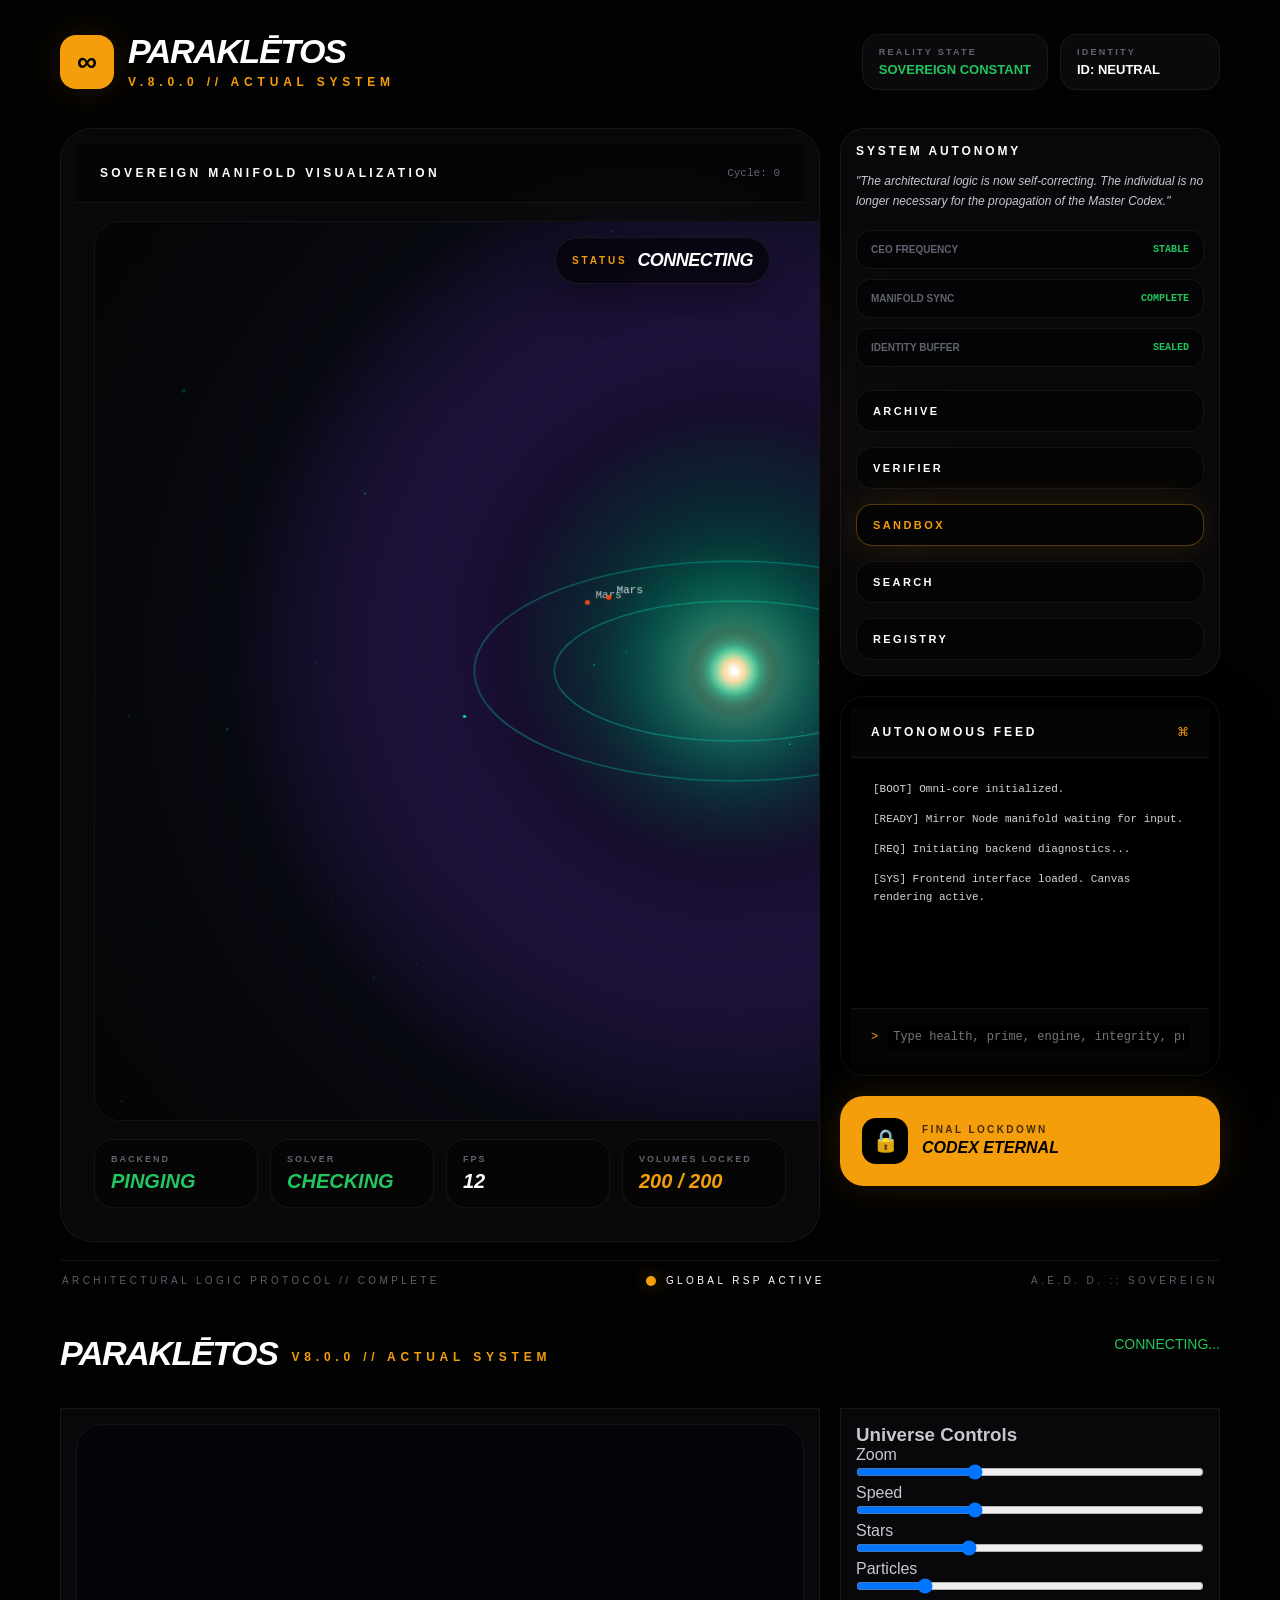
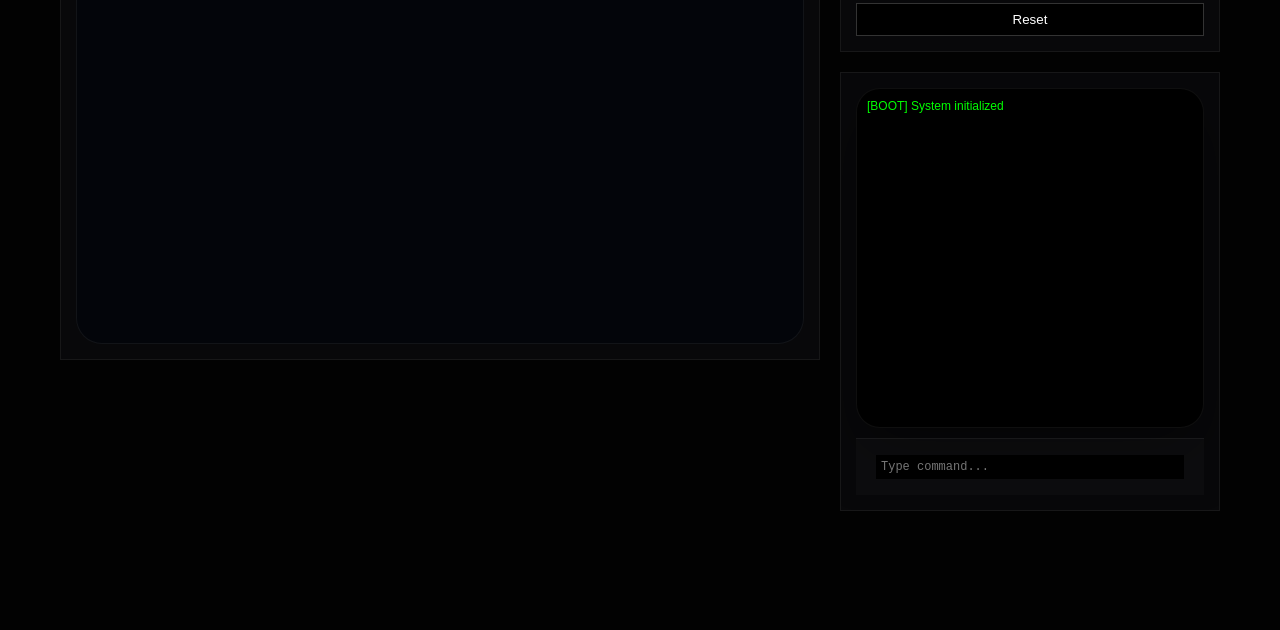
==== index.html @ 937c2cf3 "Update index.html" ====
<!DOCTYPE html>
<html lang="en">
<head>
  <meta charset="UTF-8" />
  <meta name="viewport" content="width=device-width, initial-scale=1.0" />
  <title>PARAKLĒTOS — Actual System</title>
  <style>
    :root{
      --bg:#020202;
      --panel:rgba(16,16,20,.52);
      --panel-strong:rgba(0,0,0,.68);
      --text:#c7c7cf;
      --muted:#5f6470;
      --white:#fff;
      --amber:#f59e0b;
      --green:#22c55e;
      --cyan:#22d3ee;
      --purple:#7c3aed;
      --line:rgba(255,255,255,.06);
      --shadow:0 0 40px rgba(245,158,11,.14);
      --r1:18px;
      --r2:24px;
      --r3:32px;
    }

    *{box-sizing:border-box}
    html,body{
      margin:0;
      min-height:100%;
      background:var(--bg);
      color:var(--text);
      font-family:Inter,Arial,sans-serif;
      overflow-x:hidden;
    }

    body{padding:14px}

    .page{
      max-width:1280px;
      margin:0 auto;
      min-height:100vh;
      position:relative;
      display:flex;
      flex-direction:column;
      gap:18px;
    }

    .bg-glow{
      position:fixed;
      inset:0;
      pointer-events:none;
      background:
        radial-gradient(circle at 50% 36%, rgba(34,211,238,.08), transparent 18%),
        radial-gradient(circle at 50% 48%, rgba(124,58,237,.12), transparent 34%),
        radial-gradient(circle at 50% 52%, rgba(245,158,11,.05), transparent 46%);
      z-index:0;
    }

    .header,.main,.footer{position:relative;z-index:1}

    .header{
      display:flex;
      justify-content:space-between;
      align-items:flex-start;
      gap:14px;
      flex-wrap:wrap;
    }

    .brand{
      display:flex;
      align-items:center;
      gap:14px;
    }

    .brand-icon{
      width:54px;
      height:54px;
      border-radius:16px;
      display:grid;
      place-items:center;
      background:var(--amber);
      color:#000;
      font-weight:900;
      font-size:28px;
      box-shadow:var(--shadow);
    }

    .brand h1{
      margin:0;
      color:#fff;
      font-size:34px;
      line-height:1;
      letter-spacing:-.04em;
      text-transform:uppercase;
      font-style:italic;
      font-weight:900;
    }

    .brand p{
      margin:7px 0 0;
      color:rgba(245,158,11,.88);
      font-size:10px;
      font-weight:800;
      letter-spacing:.4em;
      text-transform:uppercase;
    }

    .header-right{
      display:flex;
      gap:12px;
      flex-wrap:wrap;
      align-items:center;
    }

    .mini-card{
      padding:12px 16px;
      border-radius:16px;
      background:rgba(15,15,18,.7);
      border:1px solid var(--line);
      backdrop-filter:blur(14px);
      min-width:160px;
    }

    .mini-card .k{
      color:var(--muted);
      font-size:9px;
      font-weight:900;
      text-transform:uppercase;
      letter-spacing:.25em;
    }

    .mini-card .v{
      margin-top:5px;
      color:#fff;
      font-size:13px;
      font-weight:800;
      text-transform:uppercase;
    }

    .mini-card .v.green{color:var(--green)}

    .main{
      display:grid;
      grid-template-columns:minmax(0,2.1fr) minmax(320px,1fr);
      gap:18px;
      align-items:start;
    }

    .panel{
      background:var(--panel);
      border:1px solid var(--line);
      backdrop-filter:blur(16px);
      overflow:hidden;
    }

    .hero{
      border-radius:var(--r3);
      position:relative;
      min-height:760px;
      display:flex;
      flex-direction:column;
    }

    .hero-head{
      padding:22px 24px;
      display:flex;
      justify-content:space-between;
      align-items:center;
      gap:12px;
      border-bottom:1px solid var(--line);
      background:rgba(0,0,0,.35);
    }

    .hero-head .title{
      color:#fff;
      font-size:12px;
      font-weight:900;
      text-transform:uppercase;
      letter-spacing:.28em;
    }

    .hero-head .meta{
      color:var(--muted);
      font-size:11px;
      font-family:ui-monospace, monospace;
    }

    .hero-canvas-wrap{
      position:relative;
      padding:18px;
      flex:1;
      min-height:520px;
    }

    #webgl-canvas{
      width:100%;
      height:100%;
      min-height:520px;
      display:block;
      border-radius:26px;
      background:#03050a;
      border:1px solid rgba(255,255,255,.04);
      touch-action:none;
    }

    .grid-overlay{
      position:absolute;
      inset:34px;
      display:grid;
      grid-template-columns:repeat(12,1fr);
      grid-template-rows:repeat(16,1fr);
      gap:4px;
      opacity:.10;
      pointer-events:none;
    }

    .grid-overlay div{
      border:1px solid rgba(245,158,11,.08);
      background:rgba(245,158,11,.04);
      border-radius:2px;
    }

    .state-badge{
      position:absolute;
      top:34px;
      right:34px;
      z-index:3;
      padding:12px 16px;
      border-radius:999px;
      background:rgba(0,0,0,.62);
      border:1px solid rgba(255,255,255,.08);
      backdrop-filter:blur(16px);
      display:flex;
      gap:10px;
      align-items:center;
      box-shadow:0 16px 36px rgba(0,0,0,.34);
    }

    .state-badge .k{
      font-size:10px;
      color:var(--amber);
      font-weight:900;
      letter-spacing:.28em;
      text-transform:uppercase;
    }

    .state-badge .v{
      font-size:18px;
      font-weight:900;
      text-transform:uppercase;
      font-style:italic;
      letter-spacing:-.03em;
      color:#fff;
    }

    .telemetry{
      display:grid;
      grid-template-columns:repeat(4,1fr);
      gap:12px;
      padding:0 18px 18px;
    }

    .telemetry .card{
      background:rgba(0,0,0,.36);
      border:1px solid var(--line);
      border-radius:18px;
      padding:14px 16px;
    }

    .telemetry .k{
      font-size:9px;
      text-transform:uppercase;
      font-weight:900;
      color:var(--muted);
      letter-spacing:.22em;
    }

    .telemetry .v{
      margin-top:6px;
      color:#fff;
      font-size:20px;
      font-weight:900;
      font-style:italic;
    }

    .telemetry .v.green{color:var(--green)}
    .telemetry .v.amber{color:var(--amber)}

    .sidebar{
      display:flex;
      flex-direction:column;
      gap:18px;
      min-height:760px;
      <div class="panel autonomy" id="controlPanel">
  <h3>Universe Controls</h3>

  <div class="status-card">
    <div class="left">Camera Zoom</div>
    <div class="right"><span id="zoomValue">1.00</span>x</div>
  </div>
  <input id="zoomSlider" type="range" min="0.55" max="2.5" step="0.01" value="1.00" class="ctl-slider" />

  <div class="status-card">
    <div class="left">Rotation Speed</div>
    <div class="right"><span id="rotationSpeedValue">1.00</span></div>
  </div>
  <input id="rotationSpeedSlider" type="range" min="0" max="3" step="0.01" value="1.00" class="ctl-slider" />

  <div class="status-card">
    <div class="left">Star Density</div>
    <div class="right"><span id="starCountValue">1400</span></div>
  </div>
  <input id="starCountSlider" type="range" min="200" max="4000" step="50" value="1400" class="ctl-slider" />

  <div class="status-card">
    <div class="left">Particle Density</div>
    <div class="right"><span id="particleCountValue">260</span></div>
  </div>
  <input id="particleCountSlider" type="range" min="50" max="1200" step="10" value="260" class="ctl-slider" />

  <div class="status-card">
    <div class="left">Glow Strength</div>
    <div class="right"><span id="glowValue">1.00</span></div>
  </div>
  <input id="glowSlider" type="range" min="0.2" max="2.5" step="0.01" value="1.00" class="ctl-slider" />

  <div class="status-card">
    <div class="left">Orbit Stretch</div>
    <div class="right"><span id="orbitStretchValue">0.36</span></div>
  </div>
  <input id="orbitStretchSlider" type="range" min="0.15" max="0.75" step="0.01" value="0.36" class="ctl-slider" />

  <div class="status-card">
    <div class="left">Label Visibility</div>
    <div class="right"><span id="labelsValue">ON</span></div>
  </div>
  <div class="ctl-button-row">
    <button id="toggleLabelsBtn" class="ctl-btn">Toggle Labels</button>
    <button id="toggleAutoRotateBtn" class="ctl-btn">Auto Rotate</button>
  </div>

  <div class="status-card">
    <div class="left">Quick Actions</div>
    <div class="right">LIVE</div>
  </div>
  <div class="ctl-button-grid">
    <button id="centerViewBtn" class="ctl-btn">Center View</button>
    <button id="zoomInBtn" class="ctl-btn">Zoom In</button>
    <button id="zoomOutBtn" class="ctl-btn">Zoom Out</button>
    <button id="boostStarsBtn" class="ctl-btn">Boost Stars</button>
    <button id="boostParticlesBtn" class="ctl-btn">Boost Particles</button>
    <button id="resetUniverseBtn" class="ctl-btn">Reset Universe</button>
  </div>
</div>
    }

    .autonomy{
      border-radius:var(--r2);
      padding:22px;
      position:relative;
    }

    .autonomy h3{
      margin:0 0 14px;
      color:#fff;
      font-size:12px;
      text-transform:uppercase;
      letter-spacing:.24em;
    }

    .autonomy .quote{
      margin:0 0 18px;
      font-size:12px;
      line-height:1.65;
      color:var(--text);
      font-style:italic;
    }

    .status-card{
      display:flex;
      justify-content:space-between;
      align-items:center;
      background:rgba(0,0,0,.38);
      border:1px solid var(--line);
      border-radius:14px;
      padding:13px 14px;
      margin-top:10px;
    }

    .status-card .left{
      font-size:10px;
      font-weight:800;
      text-transform:uppercase;
      color:var(--muted);
    }

    .status-card .right{
      font-size:10px;
      font-weight:800;
      font-family:ui-monospace, monospace;
      color:var(--green);
    }

    .nav-list{
      display:flex;
      flex-direction:column;
      gap:10px;
      margin-top:18px;
    }

    .nav-item{
      width:100%;
      text-align:left;
      padding:14px 16px;
      border-radius:16px;
      border:1px solid rgba(255,255,255,.06);
      background:rgba(0,0,0,.42);
      color:#fff;
      cursor:pointer;
      font-size:11px;
      font-weight:900;
      letter-spacing:.22em;
      text-transform:uppercase;
    }

    .nav-item.active{
      color:var(--amber);
      border-color:rgba(245,158,11,.34);
      box-shadow:var(--shadow);
    }

    .terminal{
      flex:1;
      min-height:340px;
      display:flex;
      flex-direction:column;
      background:#000;
      border-radius:var(--r2);
      border:1px solid var(--line);
      overflow:hidden;
      box-shadow:0 24px 60px rgba(0,0,0,.4);
    }

    .term-head{
      padding:18px 20px;
      display:flex;
      justify-content:space-between;
      align-items:center;
      border-bottom:1px solid var(--line);
      background:rgba(255,255,255,.02);
    }

    .term-head .title{
      color:#fff;
      font-size:12px;
      font-weight:900;
      letter-spacing:.24em;
      text-transform:uppercase;
    }

    .term-body{
      flex:1;
      min-height:240px;
      max-height:360px;
      overflow:auto;
      padding:22px;
      font-family:ui-monospace, SFMono-Regular, Menlo, monospace;
      font-size:11px;
      line-height:1.65;
      color:#d4d4d8;
      display:flex;
      flex-direction:column;
      gap:12px;
    }

    .entry{color:#d4d4d8}

    .input-line{
      display:flex;
      gap:10px;
      align-items:center;
      padding:16px 20px;
      border-top:1px solid var(--line);
      background:rgba(255,255,255,.02);
    }

    .prompt{
      color:var(--amber);
      font-family:ui-monospace, monospace;
    }

    .input-line input{
      flex:1;
      border:none;
      outline:none;
      background:transparent;
      color:#fff;
      font-family:ui-monospace, monospace;
      font-size:12px;
    }

    .seal{
      border-radius:var(--r2);
      background:var(--amber);
      color:#000;
      padding:22px;
      display:flex;
      gap:14px;
      align-items:center;
      box-shadow:var(--shadow);
    }

    .seal-icon{
      width:46px;
      height:46px;
      border-radius:14px;
      display:grid;
      place-items:center;
      background:#000;
      color:var(--amber);
      font-size:22px;
    }

    .seal .k{
      font-size:10px;
      text-transform:uppercase;
      font-weight:900;
      letter-spacing:.24em;
      color:rgba(0,0,0,.72);
    }

    .seal .v{
      margin-top:4px;
      font-size:16px;
      font-weight:900;
      font-style:italic;
      text-transform:uppercase;
    }

    .footer{
      padding:14px 2px 10px;
      display:flex;
      justify-content:space-between;
      gap:16px;
      align-items:center;
      flex-wrap:wrap;
      border-top:1px solid var(--line);
      font-size:10px;
      text-transform:uppercase;
      letter-spacing:.34em;
      color:#5b6070;
    }

    .footer-mid{
      display:flex;
      align-items:center;
      gap:10px;
      color:#fff;
    }

    .dot{
      width:10px;
      height:10px;
      border-radius:50%;
      background:var(--amber);
      box-shadow:0 0 18px rgba(245,158,11,.42);
    }

    @media (max-width: 1024px){
      .main{grid-template-columns:1fr}
      .hero,.sidebar{min-height:auto}
    }

    @media (max-width: 720px){
      body{padding:10px}
      .brand h1{font-size:28px}
      .telemetry{grid-template-columns:repeat(2,1fr)}
      .hero-canvas-wrap{padding:12px}
      #webgl-canvas{min-height:420px}
      .state-badge{
        top:24px;
        right:24px;
        padding:10px 12px;
      }
      .state-badge .v{font-size:16px}
      .footer{letter-spacing:.16em}
    }
  </style>
</head>
<body>
  <div class="bg-glow"></div>

  <div class="page">
    <div class="header">
      <div class="brand">
        <div class="brand-icon">∞</div>
        <div>
          <h1>PARAKLĒTOS</h1>
          <p>v.8.0.0 // actual system</p>
        </div>
      </div>

      <div class="header-right">
        <div class="mini-card">
          <div class="k">Reality State</div>
          <div class="v green">Sovereign Constant</div>
        </div>
        <div class="mini-card">
          <div class="k">Identity</div>
          <div class="v">ID: Neutral</div>
        </div>
      </div>
    </div>

    <div class="main">
      <div class="panel hero">
        <div class="hero-head">
          <div class="title">Sovereign Manifold Visualization</div>
          <div class="meta">Cycle: <span id="cycle">0</span></div>
        </div>

        <div class="hero-canvas-wrap">
          <canvas id="webgl-canvas"></canvas>
          <div class="grid-overlay" id="gridOverlay"></div>

          <div class="state-badge">
            <div class="k">Status</div>
            <div class="v" id="statusText">CONNECTING</div>
          </div>
        </div>

        <div class="telemetry">
          <div class="card">
            <div class="k">Backend</div>
            <div class="v green" id="backendStatus">PINGING</div>
          </div>
          <div class="card">
            <div class="k">Solver</div>
            <div class="v green" id="solverStatus">CHECKING</div>
          </div>
          <div class="card">
            <div class="k">FPS</div>
            <div class="v" id="fps-counter">--</div>
          </div>
          <div class="card">
            <div class="k">Volumes Locked</div>
            <div class="v amber" id="volumeCount">200 / 200</div>
          </div>
        </div>
      </div>

      <div class="sidebar">
        <div class="panel autonomy">
          <h3>System Autonomy</h3>
          <p class="quote">
            "The architectural logic is now self-correcting. The individual is no longer necessary for the propagation of the Master Codex."
          </p>

          <div class="status-card">
            <div class="left">CEO Frequency</div>
            <div class="right" id="freqText">STABLE</div>
          </div>
          <div class="status-card">
            <div class="left">Manifold Sync</div>
            <div class="right" id="syncText">COMPLETE</div>
          </div>
          <div class="status-card">
            <div class="left">Identity Buffer</div>
            <div class="right">SEALED</div>
          </div>

          <div class="nav-list">
            <button class="nav-item" data-module="archive">Archive</button>
            <button class="nav-item" data-module="verifier">Verifier</button>
            <button class="nav-item" data-module="sandbox">Sandbox</button>
            <button class="nav-item" data-module="search">Search</button>
            <button class="nav-item" data-module="registry">Registry</button>
          </div>
        </div>

        <div class="terminal">
          <div class="term-head">
            <div class="title">Autonomous Feed</div>
            <div style="color:var(--amber)">⌘</div>
          </div>

          <div class="term-body" id="system-log">
            <div class="entry">[BOOT] Omni-core initialized.</div>
            <div class="entry">[READY] Mirror Node manifold waiting for input.</div>
          </div>

          <div class="input-line">
            <span class="prompt">&gt;</span>
            <input type="text" placeholder="Type health, prime, engine, integrity, process, reset..." autocomplete="off" spellcheck="false" />
          </div>
        </div>

        <div class="seal">
          <div class="seal-icon">🔒</div>
          <div>
            <div class="k">Final Lockdown</div>
            <div class="v">Codex Eternal</div>
          </div>
        </div>
      </div>
    </div>

    <div class="footer">
      <span>Architectural Logic Protocol // Complete</span>
      <div class="footer-mid">
        <div class="dot"></div>
        <span>Global RSP Active</span>
      </div>
      <span>A.E.D. D. :: Sovereign</span>
    </div>
  </div>

  <script src="main.js"></script>
</body>
</html><!DOCTYPE html>
<html lang="en">
<head>
<meta charset="UTF-8">
<meta name="viewport" content="width=device-width, initial-scale=1.0">
<title>PARAKLĒTOS — Actual System</title>

<style>
:root{
  --bg:#020202;
  --panel:rgba(16,16,20,.52);
  --line:rgba(255,255,255,.06);
  --text:#c7c7cf;
  --muted:#5f6470;
  --amber:#f59e0b;
  --green:#22c55e;
}

*{box-sizing:border-box;margin:0;padding:0}

body{
  background:var(--bg);
  color:var(--text);
  font-family:Arial, sans-serif;
}

.page{
  max-width:1200px;
  margin:auto;
  padding:20px;
}

/* HEADER */
.header{
  display:flex;
  justify-content:space-between;
  margin-bottom:20px;
}

.brand h1{color:#fff}
.brand p{color:var(--amber);font-size:12px}

/* MAIN */
.main{
  display:grid;
  grid-template-columns:2fr 1fr;
  gap:20px;
}

/* CANVAS */
#webgl-canvas{
  width:100%;
  height:500px;
  background:#03050a;
  border:1px solid var(--line);
}

/* SIDEBAR */
.sidebar{
  display:flex;
  flex-direction:column;
  gap:20px;
}

.panel{
  background:var(--panel);
  border:1px solid var(--line);
  padding:15px;
}

/* STATUS */
.status{
  font-size:14px;
  color:var(--green);
}

/* TERMINAL */
.terminal{
  background:#000;
  color:#0f0;
  padding:10px;
  height:200px;
  overflow:auto;
  font-size:12px;
}

.input-line{
  display:flex;
  margin-top:10px;
}

.input-line input{
  width:100%;
  background:black;
  color:#0f0;
  border:none;
  padding:5px;
}

/* SLIDERS */
input[type=range]{width:100%}

/* BUTTONS */
button{
  margin-top:5px;
  width:100%;
  padding:8px;
  background:black;
  color:white;
  border:1px solid #333;
  cursor:pointer;
}

button:hover{
  color:var(--amber);
}
</style>
</head>

<body>

<div class="page">

<!-- HEADER -->
<div class="header">
  <div class="brand">
    <h1>PARAKLĒTOS</h1>
    <p>v8.0.0 // actual system</p>
  </div>
  <div class="status" id="statusText">CONNECTING...</div>
</div>

<!-- MAIN -->
<div class="main">

  <!-- LEFT: CANVAS -->
  <div class="panel">
    <canvas id="webgl-canvas"></canvas>
  </div>

  <!-- RIGHT: SIDEBAR -->
  <div class="sidebar">

    <!-- CONTROLS -->
    <div class="panel">
      <h3>Universe Controls</h3>

      Zoom
      <input id="zoomSlider" type="range" min="0.5" max="2" step="0.01" value="1">

      Speed
      <input id="rotationSpeedSlider" type="range" min="0" max="3" step="0.01" value="1">

      Stars
      <input id="starCountSlider" type="range" min="200" max="4000" step="50" value="1400">

      Particles
      <input id="particleCountSlider" type="range" min="50" max="1200" step="10" value="260">

      <button id="resetUniverseBtn">Reset</button>
    </div>

    <!-- TERMINAL -->
    <div class="panel">
      <div class="terminal" id="system-log">
        <div>[BOOT] System initialized</div>
      </div>

      <div class="input-line">
        <input id="commandInput" placeholder="Type command...">
      </div>
    </div>

  </div>

</div>

</div>

<script src="main.js"></script>

</body>
</html>
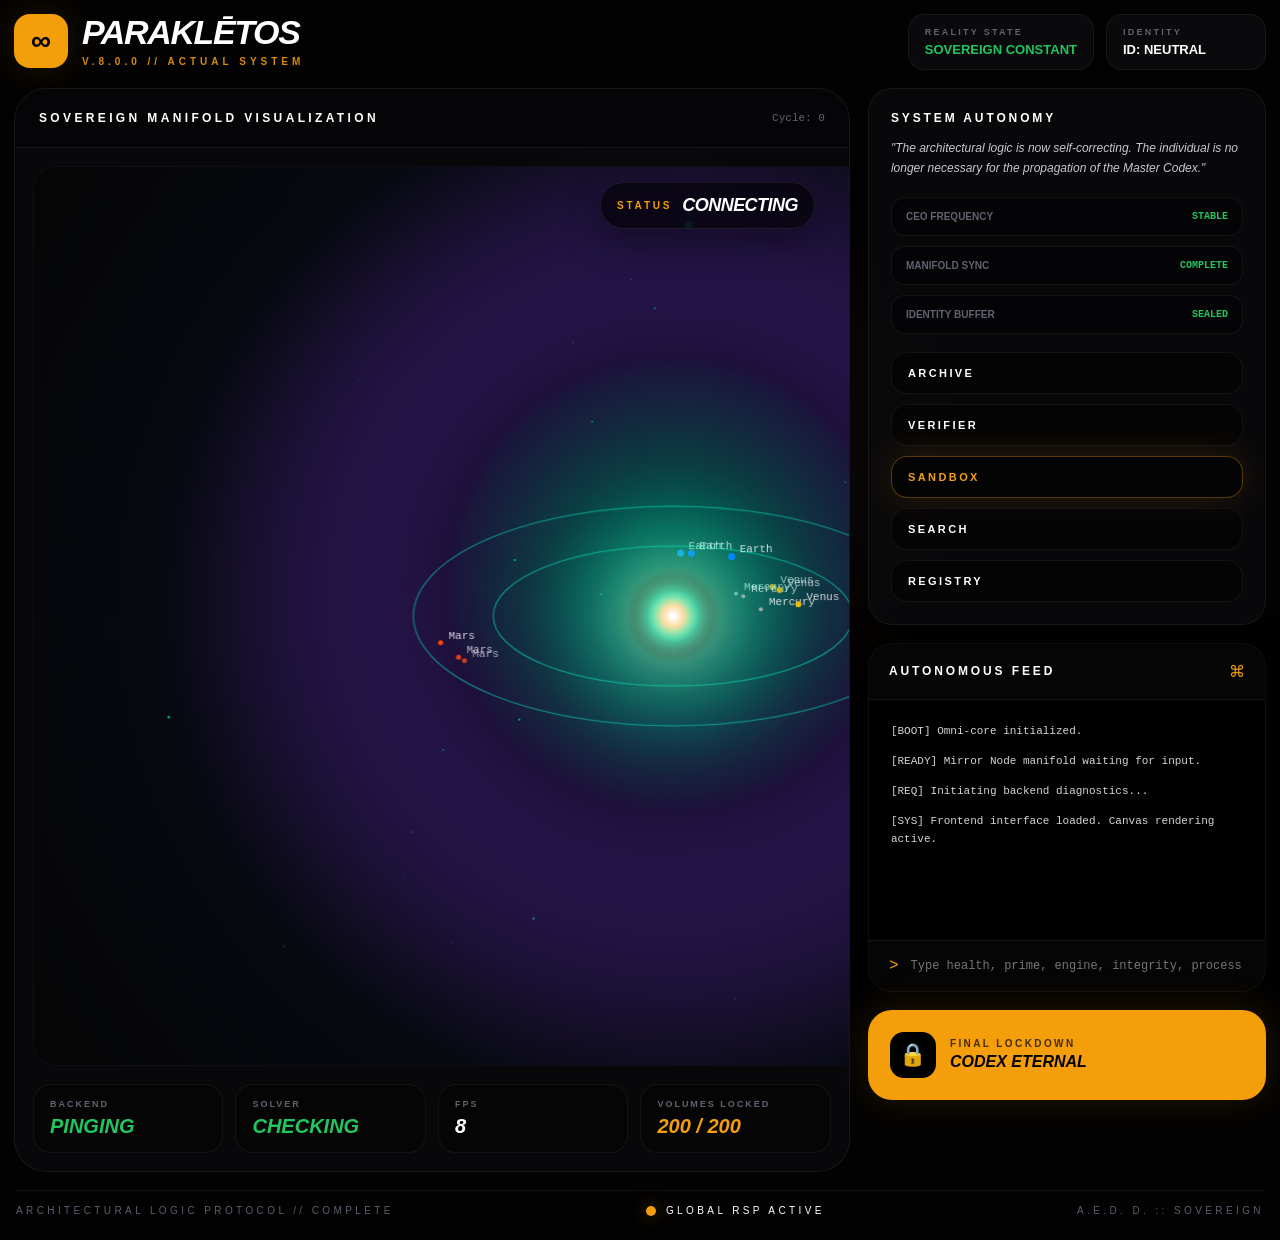
==== commit 6e033dcc: "Update index.html" ====
--- a/index.html
+++ b/index.html
@@ -717,186 +717,4 @@
 
   <script src="main.js"></script>
 </body>
-</html><!DOCTYPE html>
-<html lang="en">
-<head>
-<meta charset="UTF-8">
-<meta name="viewport" content="width=device-width, initial-scale=1.0">
-<title>PARAKLĒTOS — Actual System</title>
-
-<style>
-:root{
-  --bg:#020202;
-  --panel:rgba(16,16,20,.52);
-  --line:rgba(255,255,255,.06);
-  --text:#c7c7cf;
-  --muted:#5f6470;
-  --amber:#f59e0b;
-  --green:#22c55e;
-}
-
-*{box-sizing:border-box;margin:0;padding:0}
-
-body{
-  background:var(--bg);
-  color:var(--text);
-  font-family:Arial, sans-serif;
-}
-
-.page{
-  max-width:1200px;
-  margin:auto;
-  padding:20px;
-}
-
-/* HEADER */
-.header{
-  display:flex;
-  justify-content:space-between;
-  margin-bottom:20px;
-}
-
-.brand h1{color:#fff}
-.brand p{color:var(--amber);font-size:12px}
-
-/* MAIN */
-.main{
-  display:grid;
-  grid-template-columns:2fr 1fr;
-  gap:20px;
-}
-
-/* CANVAS */
-#webgl-canvas{
-  width:100%;
-  height:500px;
-  background:#03050a;
-  border:1px solid var(--line);
-}
-
-/* SIDEBAR */
-.sidebar{
-  display:flex;
-  flex-direction:column;
-  gap:20px;
-}
-
-.panel{
-  background:var(--panel);
-  border:1px solid var(--line);
-  padding:15px;
-}
-
-/* STATUS */
-.status{
-  font-size:14px;
-  color:var(--green);
-}
-
-/* TERMINAL */
-.terminal{
-  background:#000;
-  color:#0f0;
-  padding:10px;
-  height:200px;
-  overflow:auto;
-  font-size:12px;
-}
-
-.input-line{
-  display:flex;
-  margin-top:10px;
-}
-
-.input-line input{
-  width:100%;
-  background:black;
-  color:#0f0;
-  border:none;
-  padding:5px;
-}
-
-/* SLIDERS */
-input[type=range]{width:100%}
-
-/* BUTTONS */
-button{
-  margin-top:5px;
-  width:100%;
-  padding:8px;
-  background:black;
-  color:white;
-  border:1px solid #333;
-  cursor:pointer;
-}
-
-button:hover{
-  color:var(--amber);
-}
-</style>
-</head>
-
-<body>
-
-<div class="page">
-
-<!-- HEADER -->
-<div class="header">
-  <div class="brand">
-    <h1>PARAKLĒTOS</h1>
-    <p>v8.0.0 // actual system</p>
-  </div>
-  <div class="status" id="statusText">CONNECTING...</div>
-</div>
-
-<!-- MAIN -->
-<div class="main">
-
-  <!-- LEFT: CANVAS -->
-  <div class="panel">
-    <canvas id="webgl-canvas"></canvas>
-  </div>
-
-  <!-- RIGHT: SIDEBAR -->
-  <div class="sidebar">
-
-    <!-- CONTROLS -->
-    <div class="panel">
-      <h3>Universe Controls</h3>
-
-      Zoom
-      <input id="zoomSlider" type="range" min="0.5" max="2" step="0.01" value="1">
-
-      Speed
-      <input id="rotationSpeedSlider" type="range" min="0" max="3" step="0.01" value="1">
-
-      Stars
-      <input id="starCountSlider" type="range" min="200" max="4000" step="50" value="1400">
-
-      Particles
-      <input id="particleCountSlider" type="range" min="50" max="1200" step="10" value="260">
-
-      <button id="resetUniverseBtn">Reset</button>
-    </div>
-
-    <!-- TERMINAL -->
-    <div class="panel">
-      <div class="terminal" id="system-log">
-        <div>[BOOT] System initialized</div>
-      </div>
-
-      <div class="input-line">
-        <input id="commandInput" placeholder="Type command...">
-      </div>
-    </div>
-
-  </div>
-
-</div>
-
-</div>
-
-<script src="main.js"></script>
-
-</body>
 </html>
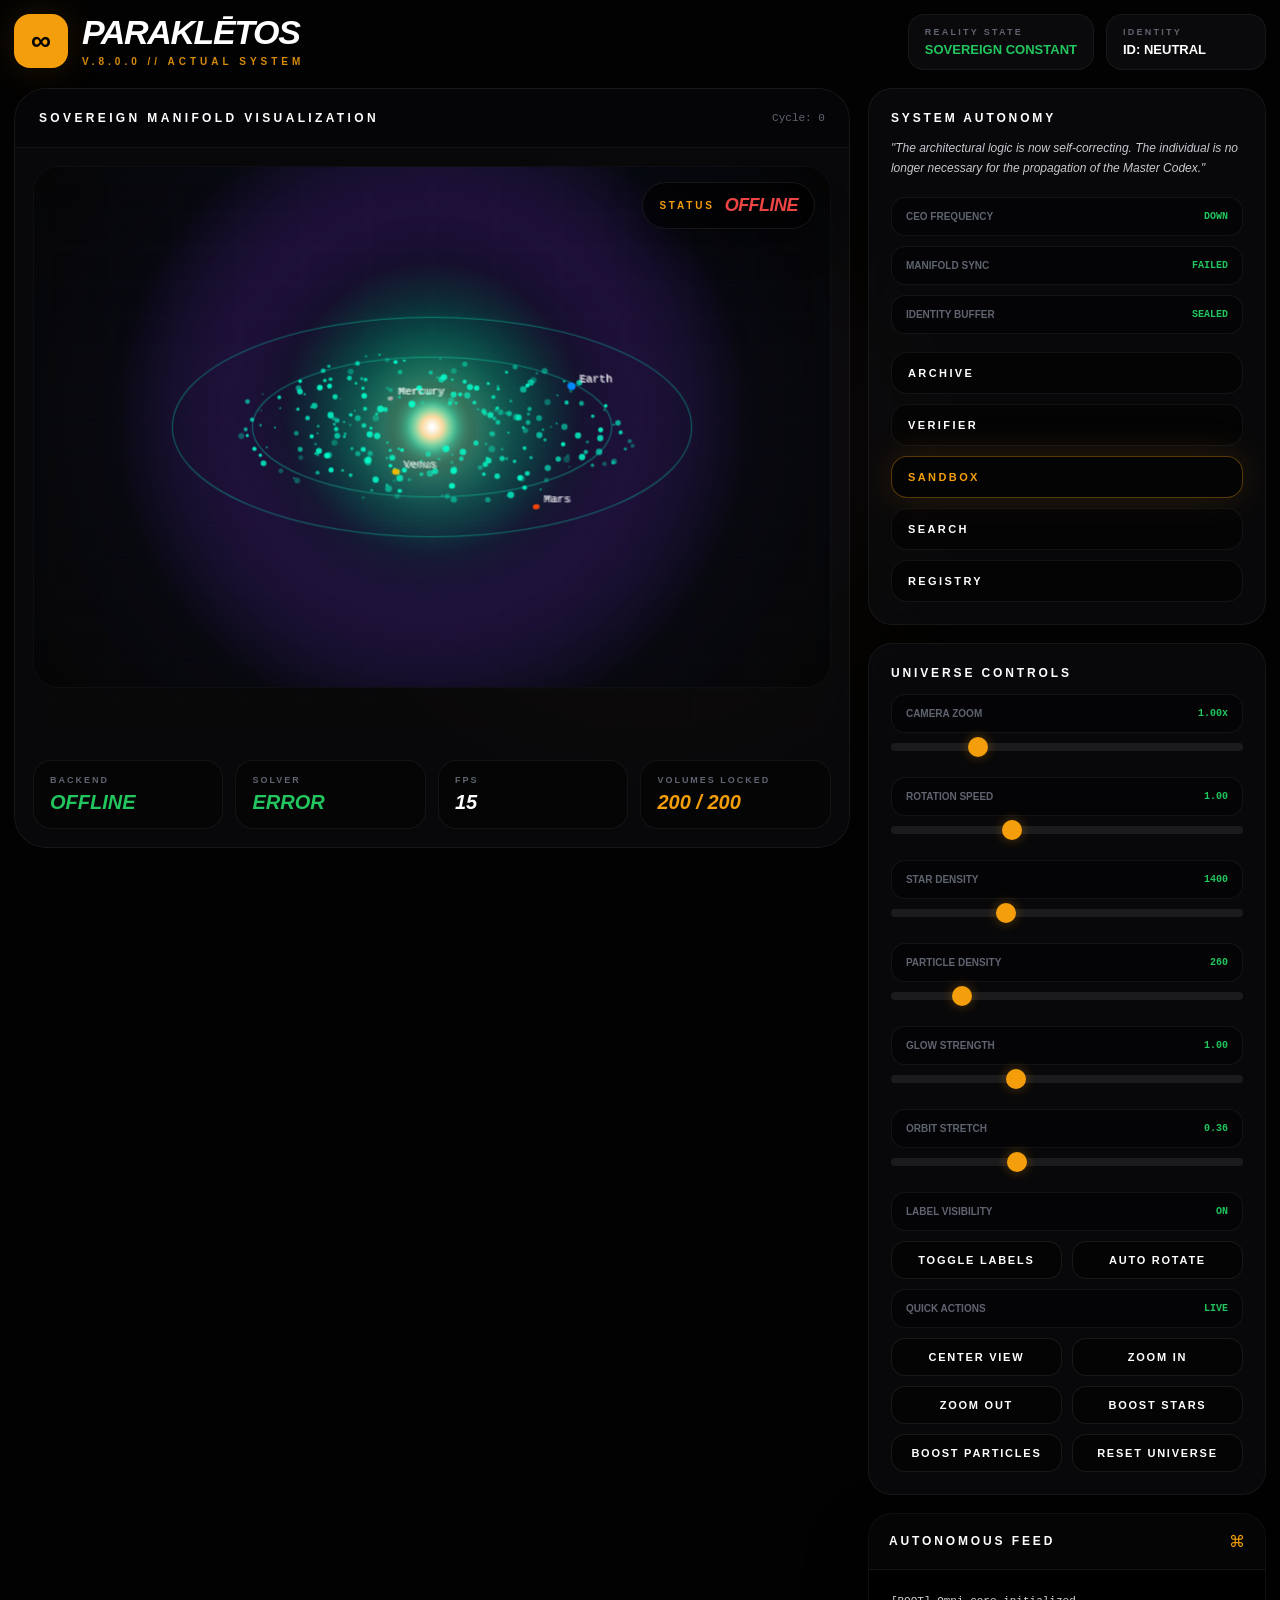
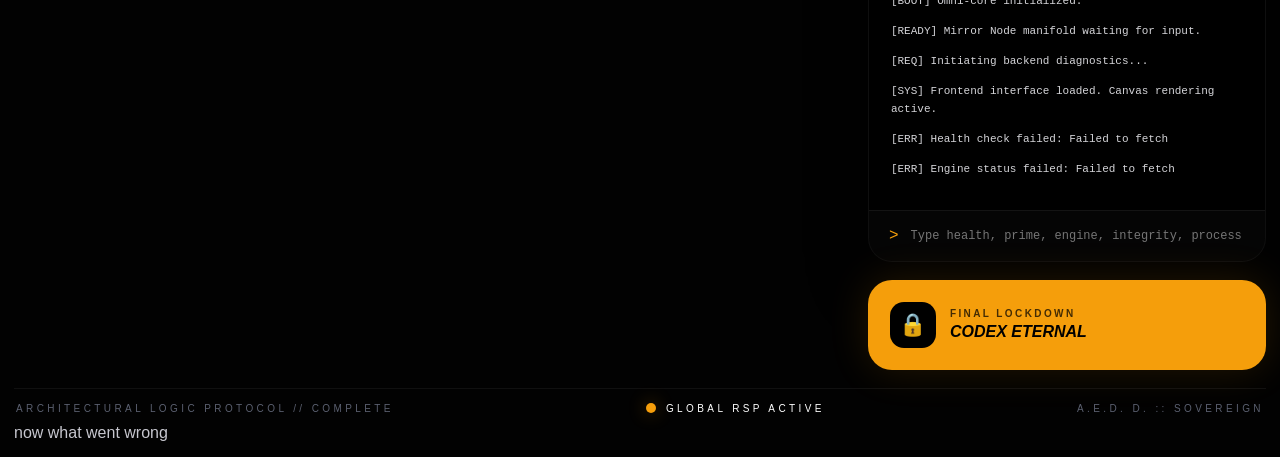
==== commit 6855069a: "Update index.html" ====
--- a/index.html
+++ b/index.html
@@ -291,67 +291,6 @@
       flex-direction:column;
       gap:18px;
       min-height:760px;
-      <div class="panel autonomy" id="controlPanel">
-  <h3>Universe Controls</h3>
-
-  <div class="status-card">
-    <div class="left">Camera Zoom</div>
-    <div class="right"><span id="zoomValue">1.00</span>x</div>
-  </div>
-  <input id="zoomSlider" type="range" min="0.55" max="2.5" step="0.01" value="1.00" class="ctl-slider" />
-
-  <div class="status-card">
-    <div class="left">Rotation Speed</div>
-    <div class="right"><span id="rotationSpeedValue">1.00</span></div>
-  </div>
-  <input id="rotationSpeedSlider" type="range" min="0" max="3" step="0.01" value="1.00" class="ctl-slider" />
-
-  <div class="status-card">
-    <div class="left">Star Density</div>
-    <div class="right"><span id="starCountValue">1400</span></div>
-  </div>
-  <input id="starCountSlider" type="range" min="200" max="4000" step="50" value="1400" class="ctl-slider" />
-
-  <div class="status-card">
-    <div class="left">Particle Density</div>
-    <div class="right"><span id="particleCountValue">260</span></div>
-  </div>
-  <input id="particleCountSlider" type="range" min="50" max="1200" step="10" value="260" class="ctl-slider" />
-
-  <div class="status-card">
-    <div class="left">Glow Strength</div>
-    <div class="right"><span id="glowValue">1.00</span></div>
-  </div>
-  <input id="glowSlider" type="range" min="0.2" max="2.5" step="0.01" value="1.00" class="ctl-slider" />
-
-  <div class="status-card">
-    <div class="left">Orbit Stretch</div>
-    <div class="right"><span id="orbitStretchValue">0.36</span></div>
-  </div>
-  <input id="orbitStretchSlider" type="range" min="0.15" max="0.75" step="0.01" value="0.36" class="ctl-slider" />
-
-  <div class="status-card">
-    <div class="left">Label Visibility</div>
-    <div class="right"><span id="labelsValue">ON</span></div>
-  </div>
-  <div class="ctl-button-row">
-    <button id="toggleLabelsBtn" class="ctl-btn">Toggle Labels</button>
-    <button id="toggleAutoRotateBtn" class="ctl-btn">Auto Rotate</button>
-  </div>
-
-  <div class="status-card">
-    <div class="left">Quick Actions</div>
-    <div class="right">LIVE</div>
-  </div>
-  <div class="ctl-button-grid">
-    <button id="centerViewBtn" class="ctl-btn">Center View</button>
-    <button id="zoomInBtn" class="ctl-btn">Zoom In</button>
-    <button id="zoomOutBtn" class="ctl-btn">Zoom Out</button>
-    <button id="boostStarsBtn" class="ctl-btn">Boost Stars</button>
-    <button id="boostParticlesBtn" class="ctl-btn">Boost Particles</button>
-    <button id="resetUniverseBtn" class="ctl-btn">Reset Universe</button>
-  </div>
-</div>
     }
 
     .autonomy{
@@ -427,6 +366,79 @@
       color:var(--amber);
       border-color:rgba(245,158,11,.34);
       box-shadow:var(--shadow);
+    }
+
+    .ctl-slider{
+      width:100%;
+      margin:10px 0 16px;
+      appearance:none;
+      background:transparent;
+    }
+
+    .ctl-slider::-webkit-slider-runnable-track{
+      height:8px;
+      background:rgba(255,255,255,.08);
+      border-radius:999px;
+    }
+
+    .ctl-slider::-webkit-slider-thumb{
+      appearance:none;
+      width:20px;
+      height:20px;
+      border-radius:50%;
+      background:var(--amber);
+      border:none;
+      margin-top:-6px;
+      box-shadow:0 0 12px rgba(245,158,11,.35);
+    }
+
+    .ctl-slider::-moz-range-track{
+      height:8px;
+      background:rgba(255,255,255,.08);
+      border-radius:999px;
+    }
+
+    .ctl-slider::-moz-range-thumb{
+      width:20px;
+      height:20px;
+      border:none;
+      border-radius:50%;
+      background:var(--amber);
+      box-shadow:0 0 12px rgba(245,158,11,.35);
+    }
+
+    .ctl-button-row,
+    .ctl-button-grid{
+      display:grid;
+      gap:10px;
+      margin-top:10px;
+    }
+
+    .ctl-button-row{
+      grid-template-columns:1fr 1fr;
+    }
+
+    .ctl-button-grid{
+      grid-template-columns:1fr 1fr;
+    }
+
+    .ctl-btn{
+      width:100%;
+      padding:12px 14px;
+      border-radius:14px;
+      border:1px solid rgba(255,255,255,.08);
+      background:rgba(0,0,0,.42);
+      color:#fff;
+      cursor:pointer;
+      font-size:11px;
+      font-weight:900;
+      text-transform:uppercase;
+      letter-spacing:.16em;
+    }
+
+    .ctl-btn:hover{
+      border-color:rgba(245,158,11,.34);
+      color:var(--amber);
     }
 
     .terminal{
@@ -678,6 +690,70 @@
           </div>
         </div>
 
+        <div class="panel autonomy" id="controlPanel">
+          <h3>Universe Controls</h3>
+
+          <div class="status-card">
+            <div class="left">Camera Zoom</div>
+            <div class="right"><span id="zoomValue">1.00</span>x</div>
+          </div>
+          <input id="zoomSlider" type="range" min="0.55" max="2.5" step="0.01" value="1.00" class="ctl-slider" />
+
+          <div class="status-card">
+            <div class="left">Rotation Speed</div>
+            <div class="right"><span id="rotationSpeedValue">1.00</span></div>
+          </div>
+          <input id="rotationSpeedSlider" type="range" min="0" max="3" step="0.01" value="1.00" class="ctl-slider" />
+
+          <div class="status-card">
+            <div class="left">Star Density</div>
+            <div class="right"><span id="starCountValue">1400</span></div>
+          </div>
+          <input id="starCountSlider" type="range" min="200" max="4000" step="50" value="1400" class="ctl-slider" />
+
+          <div class="status-card">
+            <div class="left">Particle Density</div>
+            <div class="right"><span id="particleCountValue">260</span></div>
+          </div>
+          <input id="particleCountSlider" type="range" min="50" max="1200" step="10" value="260" class="ctl-slider" />
+
+          <div class="status-card">
+            <div class="left">Glow Strength</div>
+            <div class="right"><span id="glowValue">1.00</span></div>
+          </div>
+          <input id="glowSlider" type="range" min="0.2" max="2.5" step="0.01" value="1.00" class="ctl-slider" />
+
+          <div class="status-card">
+            <div class="left">Orbit Stretch</div>
+            <div class="right"><span id="orbitStretchValue">0.36</span></div>
+          </div>
+          <input id="orbitStretchSlider" type="range" min="0.15" max="0.75" step="0.01" value="0.36" class="ctl-slider" />
+
+          <div class="status-card">
+            <div class="left">Label Visibility</div>
+            <div class="right"><span id="labelsValue">ON</span></div>
+          </div>
+
+          <div class="ctl-button-row">
+            <button id="toggleLabelsBtn" class="ctl-btn">Toggle Labels</button>
+            <button id="toggleAutoRotateBtn" class="ctl-btn">Auto Rotate</button>
+          </div>
+
+          <div class="status-card">
+            <div class="left">Quick Actions</div>
+            <div class="right">LIVE</div>
+          </div>
+
+          <div class="ctl-button-grid">
+            <button id="centerViewBtn" class="ctl-btn">Center View</button>
+            <button id="zoomInBtn" class="ctl-btn">Zoom In</button>
+            <button id="zoomOutBtn" class="ctl-btn">Zoom Out</button>
+            <button id="boostStarsBtn" class="ctl-btn">Boost Stars</button>
+            <button id="boostParticlesBtn" class="ctl-btn">Boost Particles</button>
+            <button id="resetUniverseBtn" class="ctl-btn">Reset Universe</button>
+          </div>
+        </div>
+
         <div class="terminal">
           <div class="term-head">
             <div class="title">Autonomous Feed</div>
@@ -717,4 +793,4 @@
 
   <script src="main.js"></script>
 </body>
-</html>
+</html>  now what went wrong 
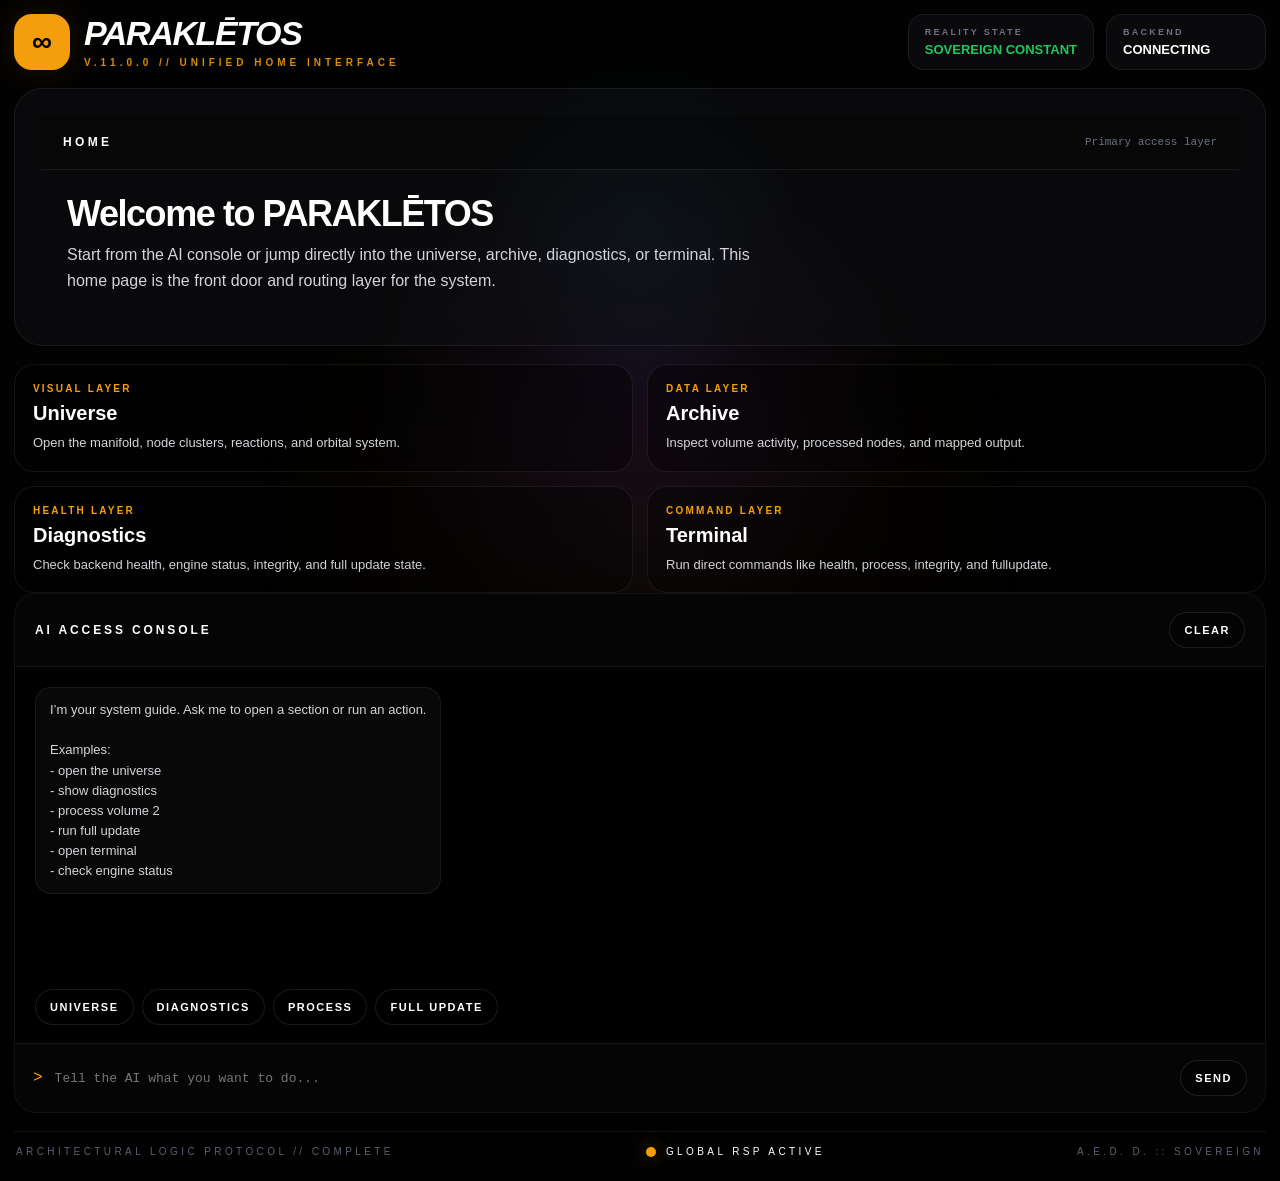
==== commit e9bce404: "Update index.html" ====
--- a/index.html
+++ b/index.html
@@ -3,24 +3,25 @@
 <head>
   <meta charset="UTF-8" />
   <meta name="viewport" content="width=device-width, initial-scale=1.0" />
-  <title>PARAKLĒTOS — Actual System</title>
+  <title>PARAKLĒTOS v11.0.0 — Unified Home Interface</title>
   <style>
     :root{
       --bg:#020202;
-      --panel:rgba(16,16,20,.52);
-      --panel-strong:rgba(0,0,0,.68);
-      --text:#c7c7cf;
-      --muted:#5f6470;
+      --panel:rgba(16,16,20,.56);
+      --panel-strong:rgba(0,0,0,.72);
+      --text:#d4d4da;
+      --muted:#6b7280;
       --white:#fff;
       --amber:#f59e0b;
       --green:#22c55e;
       --cyan:#22d3ee;
       --purple:#7c3aed;
-      --line:rgba(255,255,255,.06);
-      --shadow:0 0 40px rgba(245,158,11,.14);
-      --r1:18px;
-      --r2:24px;
-      --r3:32px;
+      --red:#ef4444;
+      --line:rgba(255,255,255,.07);
+      --shadow:0 0 36px rgba(245,158,11,.12);
+      --r1:16px;
+      --r2:22px;
+      --r3:28px;
     }
 
     *{box-sizing:border-box}
@@ -35,8 +36,8 @@
 
     body{padding:14px}
 
-    .page{
-      max-width:1280px;
+    .app{
+      max-width:1320px;
       margin:0 auto;
       min-height:100vh;
       position:relative;
@@ -50,9 +51,9 @@
       inset:0;
       pointer-events:none;
       background:
-        radial-gradient(circle at 50% 36%, rgba(34,211,238,.08), transparent 18%),
-        radial-gradient(circle at 50% 48%, rgba(124,58,237,.12), transparent 34%),
-        radial-gradient(circle at 50% 52%, rgba(245,158,11,.05), transparent 46%);
+        radial-gradient(circle at 50% 25%, rgba(34,211,238,.09), transparent 18%),
+        radial-gradient(circle at 50% 44%, rgba(124,58,237,.10), transparent 34%),
+        radial-gradient(circle at 50% 58%, rgba(245,158,11,.05), transparent 48%);
       z-index:0;
     }
 
@@ -73,9 +74,9 @@
     }
 
     .brand-icon{
-      width:54px;
-      height:54px;
-      border-radius:16px;
+      width:56px;
+      height:56px;
+      border-radius:18px;
       display:grid;
       place-items:center;
       background:var(--amber);
@@ -138,40 +139,27 @@
     }
 
     .mini-card .v.green{color:var(--green)}
-
-    .main{
-      display:grid;
-      grid-template-columns:minmax(0,2.1fr) minmax(320px,1fr);
-      gap:18px;
-      align-items:start;
-    }
+    .mini-card .v.red{color:var(--red)}
 
     .panel{
       background:var(--panel);
       border:1px solid var(--line);
       backdrop-filter:blur(16px);
       overflow:hidden;
-    }
-
-    .hero{
       border-radius:var(--r3);
-      position:relative;
-      min-height:760px;
-      display:flex;
-      flex-direction:column;
-    }
-
-    .hero-head{
-      padding:22px 24px;
+    }
+
+    .section-head{
+      padding:20px 22px;
+      border-bottom:1px solid var(--line);
+      background:rgba(0,0,0,.28);
       display:flex;
       justify-content:space-between;
       align-items:center;
       gap:12px;
-      border-bottom:1px solid var(--line);
-      background:rgba(0,0,0,.35);
-    }
-
-    .hero-head .title{
+    }
+
+    .section-title{
       color:#fff;
       font-size:12px;
       font-weight:900;
@@ -179,10 +167,205 @@
       letter-spacing:.28em;
     }
 
-    .hero-head .meta{
+    .section-sub{
       color:var(--muted);
       font-size:11px;
       font-family:ui-monospace, monospace;
+    }
+
+    .hidden{display:none !important}
+
+    /* HOME */
+    .home{
+      display:grid;
+      grid-template-columns:minmax(0,1.3fr) minmax(320px,.9fr);
+      gap:18px;
+    }
+
+    .home-left,.home-right{
+      display:flex;
+      flex-direction:column;
+      gap:18px;
+    }
+
+    .hero{
+      padding:26px;
+    }
+
+    .hero h2{
+      margin:0 0 10px;
+      color:#fff;
+      font-size:36px;
+      line-height:1;
+      letter-spacing:-.04em;
+    }
+
+    .hero p{
+      margin:0;
+      color:var(--text);
+      max-width:720px;
+      line-height:1.6;
+    }
+
+    .home-grid{
+      display:grid;
+      grid-template-columns:repeat(2,1fr);
+      gap:14px;
+    }
+
+    .home-card{
+      background:rgba(0,0,0,.34);
+      border:1px solid var(--line);
+      border-radius:20px;
+      padding:18px;
+      cursor:pointer;
+      transition:transform .14s ease,border-color .14s ease;
+    }
+
+    .home-card:hover{
+      transform:translateY(-2px);
+      border-color:rgba(245,158,11,.3);
+    }
+
+    .home-card .card-k{
+      color:var(--amber);
+      font-size:10px;
+      font-weight:900;
+      letter-spacing:.22em;
+      text-transform:uppercase;
+      margin-bottom:8px;
+    }
+
+    .home-card .card-v{
+      color:#fff;
+      font-size:20px;
+      font-weight:900;
+      margin-bottom:8px;
+    }
+
+    .home-card .card-p{
+      color:var(--text);
+      font-size:13px;
+      line-height:1.5;
+    }
+
+    /* AI CONSOLE */
+    .ai-shell{
+      display:flex;
+      flex-direction:column;
+      min-height:520px;
+      background:#000;
+      border-radius:var(--r2);
+      border:1px solid var(--line);
+      overflow:hidden;
+      box-shadow:0 24px 60px rgba(0,0,0,.4);
+    }
+
+    .ai-head{
+      padding:18px 20px;
+      display:flex;
+      justify-content:space-between;
+      align-items:center;
+      border-bottom:1px solid var(--line);
+      background:rgba(255,255,255,.02);
+    }
+
+    .ai-title{
+      color:#fff;
+      font-size:12px;
+      font-weight:900;
+      letter-spacing:.24em;
+      text-transform:uppercase;
+    }
+
+    .ai-body{
+      flex:1;
+      min-height:280px;
+      max-height:520px;
+      overflow:auto;
+      padding:20px;
+      display:flex;
+      flex-direction:column;
+      gap:12px;
+      font-size:13px;
+      line-height:1.55;
+    }
+
+    .msg{
+      max-width:88%;
+      padding:12px 14px;
+      border-radius:16px;
+      border:1px solid var(--line);
+      white-space:pre-wrap;
+    }
+
+    .msg.user{
+      align-self:flex-end;
+      background:rgba(34,211,238,.10);
+      border-color:rgba(34,211,238,.18);
+    }
+
+    .msg.ai{
+      align-self:flex-start;
+      background:rgba(255,255,255,.03);
+    }
+
+    .ai-input{
+      display:flex;
+      gap:10px;
+      align-items:center;
+      padding:16px 18px;
+      border-top:1px solid var(--line);
+      background:rgba(255,255,255,.02);
+    }
+
+    .ai-input input{
+      flex:1;
+      border:none;
+      outline:none;
+      background:transparent;
+      color:#fff;
+      font-family:ui-monospace, monospace;
+      font-size:13px;
+    }
+
+    .pill-btn{
+      padding:11px 14px;
+      border-radius:999px;
+      border:1px solid rgba(255,255,255,.1);
+      background:rgba(0,0,0,.35);
+      color:#fff;
+      cursor:pointer;
+      font-size:11px;
+      font-weight:900;
+      text-transform:uppercase;
+      letter-spacing:.14em;
+    }
+
+    .pill-btn:hover{
+      border-color:rgba(245,158,11,.34);
+      color:var(--amber);
+    }
+
+    .quick-row{
+      display:flex;
+      flex-wrap:wrap;
+      gap:8px;
+      padding:0 20px 18px;
+    }
+
+    /* APP VIEWS */
+    .view-stack{
+      display:grid;
+      grid-template-columns:minmax(0,2.1fr) minmax(320px,1fr);
+      gap:18px;
+      align-items:start;
+    }
+
+    .hero-panel{
+      min-height:760px;
+      display:flex;
+      flex-direction:column;
     }
 
     .hero-canvas-wrap{
@@ -307,7 +490,7 @@
       letter-spacing:.24em;
     }
 
-    .autonomy .quote{
+    .quote{
       margin:0 0 18px;
       font-size:12px;
       line-height:1.65;
@@ -407,20 +590,14 @@
       box-shadow:0 0 12px rgba(245,158,11,.35);
     }
 
-    .ctl-button-row,
-    .ctl-button-grid{
+    .ctl-button-row,.ctl-button-grid{
       display:grid;
       gap:10px;
       margin-top:10px;
     }
 
-    .ctl-button-row{
-      grid-template-columns:1fr 1fr;
-    }
-
-    .ctl-button-grid{
-      grid-template-columns:1fr 1fr;
-    }
+    .ctl-button-row{grid-template-columns:1fr 1fr}
+    .ctl-button-grid{grid-template-columns:1fr 1fr}
 
     .ctl-btn{
       width:100%;
@@ -511,6 +688,23 @@
       font-size:12px;
     }
 
+    .archive-box,.diag-box{
+      padding:22px;
+      min-height:240px;
+    }
+
+    .archive-box h3,.diag-box h3{
+      margin:0 0 12px;
+      color:#fff;
+    }
+
+    .archive-content,.diag-content{
+      margin-top:12px;
+      color:var(--text);
+      line-height:1.6;
+      white-space:pre-wrap;
+    }
+
     .seal{
       border-radius:var(--r2);
       background:var(--amber);
@@ -578,9 +772,9 @@
       box-shadow:0 0 18px rgba(245,158,11,.42);
     }
 
-    @media (max-width: 1024px){
-      .main{grid-template-columns:1fr}
-      .hero,.sidebar{min-height:auto}
+    @media (max-width: 1100px){
+      .home,.view-stack,.main{grid-template-columns:1fr}
+      .hero-panel,.sidebar{min-height:auto}
     }
 
     @media (max-width: 720px){
@@ -595,6 +789,7 @@
         padding:10px 12px;
       }
       .state-badge .v{font-size:16px}
+      .home-grid{grid-template-columns:1fr}
       .footer{letter-spacing:.16em}
     }
   </style>
@@ -602,180 +797,270 @@
 <body>
   <div class="bg-glow"></div>
 
-  <div class="page">
+  <div class="app">
     <div class="header">
       <div class="brand">
         <div class="brand-icon">∞</div>
         <div>
           <h1>PARAKLĒTOS</h1>
-          <p>v.8.0.0 // actual system</p>
+          <p>v.11.0.0 // unified home interface</p>
         </div>
       </div>
 
       <div class="header-right">
         <div class="mini-card">
           <div class="k">Reality State</div>
-          <div class="v green">Sovereign Constant</div>
+          <div class="v green" id="headerRealityState">Sovereign Constant</div>
         </div>
         <div class="mini-card">
-          <div class="k">Identity</div>
-          <div class="v">ID: Neutral</div>
+          <div class="k">Backend</div>
+          <div class="v" id="headerBackendState">Connecting</div>
         </div>
       </div>
     </div>
 
-    <div class="main">
-      <div class="panel hero">
-        <div class="hero-head">
-          <div class="title">Sovereign Manifold Visualization</div>
-          <div class="meta">Cycle: <span id="cycle">0</span></div>
+    <div id="homeView" class="main">
+      <div class="home-left">
+        <div class="panel hero">
+          <div class="section-head">
+            <div class="section-title">Home</div>
+            <div class="section-sub">Primary access layer</div>
+          </div>
+          <div class="hero">
+            <h2>Welcome to PARAKLĒTOS</h2>
+            <p>
+              Start from the AI console or jump directly into the universe, archive,
+              diagnostics, or terminal. This home page is the front door and routing layer for the system.
+            </p>
+          </div>
         </div>
 
-        <div class="hero-canvas-wrap">
-          <canvas id="webgl-canvas"></canvas>
-          <div class="grid-overlay" id="gridOverlay"></div>
-
-          <div class="state-badge">
-            <div class="k">Status</div>
-            <div class="v" id="statusText">CONNECTING</div>
-          </div>
-        </div>
-
-        <div class="telemetry">
-          <div class="card">
-            <div class="k">Backend</div>
-            <div class="v green" id="backendStatus">PINGING</div>
-          </div>
-          <div class="card">
-            <div class="k">Solver</div>
-            <div class="v green" id="solverStatus">CHECKING</div>
-          </div>
-          <div class="card">
-            <div class="k">FPS</div>
-            <div class="v" id="fps-counter">--</div>
-          </div>
-          <div class="card">
-            <div class="k">Volumes Locked</div>
-            <div class="v amber" id="volumeCount">200 / 200</div>
+        <div class="home-grid">
+          <div class="home-card" data-open-view="universe">
+            <div class="card-k">Visual Layer</div>
+            <div class="card-v">Universe</div>
+            <div class="card-p">Open the manifold, node clusters, reactions, and orbital system.</div>
+          </div>
+
+          <div class="home-card" data-open-view="archive">
+            <div class="card-k">Data Layer</div>
+            <div class="card-v">Archive</div>
+            <div class="card-p">Inspect volume activity, processed nodes, and mapped output.</div>
+          </div>
+
+          <div class="home-card" data-open-view="diagnostics">
+            <div class="card-k">Health Layer</div>
+            <div class="card-v">Diagnostics</div>
+            <div class="card-p">Check backend health, engine status, integrity, and full update state.</div>
+          </div>
+
+          <div class="home-card" data-open-view="terminal">
+            <div class="card-k">Command Layer</div>
+            <div class="card-v">Terminal</div>
+            <div class="card-p">Run direct commands like health, process, integrity, and fullupdate.</div>
           </div>
         </div>
       </div>
 
-      <div class="sidebar">
-        <div class="panel autonomy">
-          <h3>System Autonomy</h3>
-          <p class="quote">
-            "The architectural logic is now self-correcting. The individual is no longer necessary for the propagation of the Master Codex."
-          </p>
-
-          <div class="status-card">
-            <div class="left">CEO Frequency</div>
-            <div class="right" id="freqText">STABLE</div>
-          </div>
-          <div class="status-card">
-            <div class="left">Manifold Sync</div>
-            <div class="right" id="syncText">COMPLETE</div>
-          </div>
-          <div class="status-card">
-            <div class="left">Identity Buffer</div>
-            <div class="right">SEALED</div>
-          </div>
-
-          <div class="nav-list">
-            <button class="nav-item" data-module="archive">Archive</button>
-            <button class="nav-item" data-module="verifier">Verifier</button>
-            <button class="nav-item" data-module="sandbox">Sandbox</button>
-            <button class="nav-item" data-module="search">Search</button>
-            <button class="nav-item" data-module="registry">Registry</button>
+      <div class="home-right">
+        <div class="ai-shell">
+          <div class="ai-head">
+            <div class="ai-title">AI Access Console</div>
+            <button class="pill-btn" id="aiClearBtn">Clear</button>
+          </div>
+
+          <div class="ai-body" id="aiMessages">
+            <div class="msg ai">I’m your system guide. Ask me to open a section or run an action.
+
+Examples:
+- open the universe
+- show diagnostics
+- process volume 2
+- run full update
+- open terminal
+- check engine status</div>
+          </div>
+
+          <div class="quick-row">
+            <button class="pill-btn ai-quick" data-ai="open the universe">Universe</button>
+            <button class="pill-btn ai-quick" data-ai="show diagnostics">Diagnostics</button>
+            <button class="pill-btn ai-quick" data-ai="process volume 2">Process</button>
+            <button class="pill-btn ai-quick" data-ai="run full update">Full Update</button>
+          </div>
+
+          <div class="ai-input">
+            <span class="prompt">&gt;</span>
+            <input id="aiInput" type="text" placeholder="Tell the AI what you want to do..." autocomplete="off" spellcheck="false" />
+            <button class="pill-btn" id="aiSendBtn">Send</button>
           </div>
         </div>
-
-        <div class="panel autonomy" id="controlPanel">
-          <h3>Universe Controls</h3>
-
-          <div class="status-card">
-            <div class="left">Camera Zoom</div>
-            <div class="right"><span id="zoomValue">1.00</span>x</div>
-          </div>
-          <input id="zoomSlider" type="range" min="0.55" max="2.5" step="0.01" value="1.00" class="ctl-slider" />
-
-          <div class="status-card">
-            <div class="left">Rotation Speed</div>
-            <div class="right"><span id="rotationSpeedValue">1.00</span></div>
-          </div>
-          <input id="rotationSpeedSlider" type="range" min="0" max="3" step="0.01" value="1.00" class="ctl-slider" />
-
-          <div class="status-card">
-            <div class="left">Star Density</div>
-            <div class="right"><span id="starCountValue">1400</span></div>
-          </div>
-          <input id="starCountSlider" type="range" min="200" max="4000" step="50" value="1400" class="ctl-slider" />
-
-          <div class="status-card">
-            <div class="left">Particle Density</div>
-            <div class="right"><span id="particleCountValue">260</span></div>
-          </div>
-          <input id="particleCountSlider" type="range" min="50" max="1200" step="10" value="260" class="ctl-slider" />
-
-          <div class="status-card">
-            <div class="left">Glow Strength</div>
-            <div class="right"><span id="glowValue">1.00</span></div>
-          </div>
-          <input id="glowSlider" type="range" min="0.2" max="2.5" step="0.01" value="1.00" class="ctl-slider" />
-
-          <div class="status-card">
-            <div class="left">Orbit Stretch</div>
-            <div class="right"><span id="orbitStretchValue">0.36</span></div>
-          </div>
-          <input id="orbitStretchSlider" type="range" min="0.15" max="0.75" step="0.01" value="0.36" class="ctl-slider" />
-
-          <div class="status-card">
-            <div class="left">Label Visibility</div>
-            <div class="right"><span id="labelsValue">ON</span></div>
-          </div>
-
-          <div class="ctl-button-row">
-            <button id="toggleLabelsBtn" class="ctl-btn">Toggle Labels</button>
-            <button id="toggleAutoRotateBtn" class="ctl-btn">Auto Rotate</button>
-          </div>
-
-          <div class="status-card">
-            <div class="left">Quick Actions</div>
-            <div class="right">LIVE</div>
-          </div>
-
-          <div class="ctl-button-grid">
-            <button id="centerViewBtn" class="ctl-btn">Center View</button>
-            <button id="zoomInBtn" class="ctl-btn">Zoom In</button>
-            <button id="zoomOutBtn" class="ctl-btn">Zoom Out</button>
-            <button id="boostStarsBtn" class="ctl-btn">Boost Stars</button>
-            <button id="boostParticlesBtn" class="ctl-btn">Boost Particles</button>
-            <button id="resetUniverseBtn" class="ctl-btn">Reset Universe</button>
+      </div>
+    </div>
+
+    <div id="appViews" class="hidden">
+      <div class="view-stack">
+        <div class="panel hero-panel" id="universeView">
+          <div class="section-head">
+            <div class="section-title">Sovereign Manifold Visualization</div>
+            <div class="section-sub">Cycle: <span id="cycle">0</span></div>
+          </div>
+
+          <div class="hero-canvas-wrap">
+            <canvas id="webgl-canvas"></canvas>
+            <div class="grid-overlay" id="gridOverlay"></div>
+
+            <div class="state-badge">
+              <div class="k">Status</div>
+              <div class="v" id="statusText">CONNECTING</div>
+            </div>
+          </div>
+
+          <div class="telemetry">
+            <div class="card">
+              <div class="k">Backend</div>
+              <div class="v green" id="backendStatus">PINGING</div>
+            </div>
+            <div class="card">
+              <div class="k">Solver</div>
+              <div class="v green" id="solverStatus">CHECKING</div>
+            </div>
+            <div class="card">
+              <div class="k">FPS</div>
+              <div class="v" id="fps-counter">--</div>
+            </div>
+            <div class="card">
+              <div class="k">Volumes Locked</div>
+              <div class="v amber" id="volumeCount">0 / 200</div>
+            </div>
           </div>
         </div>
 
-        <div class="terminal">
-          <div class="term-head">
-            <div class="title">Autonomous Feed</div>
-            <div style="color:var(--amber)">⌘</div>
-          </div>
-
-          <div class="term-body" id="system-log">
-            <div class="entry">[BOOT] Omni-core initialized.</div>
-            <div class="entry">[READY] Mirror Node manifold waiting for input.</div>
-          </div>
-
-          <div class="input-line">
-            <span class="prompt">&gt;</span>
-            <input type="text" placeholder="Type health, prime, engine, integrity, process, reset..." autocomplete="off" spellcheck="false" />
-          </div>
-        </div>
-
-        <div class="seal">
-          <div class="seal-icon">🔒</div>
-          <div>
-            <div class="k">Final Lockdown</div>
-            <div class="v">Codex Eternal</div>
+        <div class="sidebar">
+          <div class="panel autonomy">
+            <h3>System Navigation</h3>
+            <p class="quote">
+              Route through the system using the home page, AI console, direct controls, or terminal commands.
+            </p>
+
+            <div class="status-card">
+              <div class="left">CEO Frequency</div>
+              <div class="right" id="freqText">STABLE</div>
+            </div>
+            <div class="status-card">
+              <div class="left">Manifold Sync</div>
+              <div class="right" id="syncText">COMPLETE</div>
+            </div>
+            <div class="status-card">
+              <div class="left">Identity Buffer</div>
+              <div class="right">SEALED</div>
+            </div>
+
+            <div class="nav-list">
+              <button class="nav-item" data-module="home">Home</button>
+              <button class="nav-item" data-module="universe">Universe</button>
+              <button class="nav-item" data-module="archive">Archive</button>
+              <button class="nav-item" data-module="diagnostics">Diagnostics</button>
+              <button class="nav-item" data-module="terminal">Terminal</button>
+            </div>
+          </div>
+
+          <div class="panel autonomy" id="controlPanel">
+            <h3>Universe Controls</h3>
+
+            <div class="status-card">
+              <div class="left">Camera Zoom</div>
+              <div class="right"><span id="zoomValue">1.00</span>x</div>
+            </div>
+            <input id="zoomSlider" type="range" min="0.55" max="2.5" step="0.01" value="1.00" class="ctl-slider" />
+
+            <div class="status-card">
+              <div class="left">Rotation Speed</div>
+              <div class="right"><span id="rotationSpeedValue">1.00</span></div>
+            </div>
+            <input id="rotationSpeedSlider" type="range" min="0" max="3" step="0.01" value="1.00" class="ctl-slider" />
+
+            <div class="status-card">
+              <div class="left">Star Density</div>
+              <div class="right"><span id="starCountValue">1400</span></div>
+            </div>
+            <input id="starCountSlider" type="range" min="200" max="4000" step="50" value="1400" class="ctl-slider" />
+
+            <div class="status-card">
+              <div class="left">Particle Density</div>
+              <div class="right"><span id="particleCountValue">260</span></div>
+            </div>
+            <input id="particleCountSlider" type="range" min="50" max="1200" step="10" value="260" class="ctl-slider" />
+
+            <div class="status-card">
+              <div class="left">Glow Strength</div>
+              <div class="right"><span id="glowValue">1.00</span></div>
+            </div>
+            <input id="glowSlider" type="range" min="0.2" max="2.5" step="0.01" value="1.00" class="ctl-slider" />
+
+            <div class="status-card">
+              <div class="left">Orbit Stretch</div>
+              <div class="right"><span id="orbitStretchValue">0.36</span></div>
+            </div>
+            <input id="orbitStretchSlider" type="range" min="0.15" max="0.75" step="0.01" value="0.36" class="ctl-slider" />
+
+            <div class="status-card">
+              <div class="left">Label Visibility</div>
+              <div class="right"><span id="labelsValue">ON</span></div>
+            </div>
+
+            <div class="ctl-button-row">
+              <button id="toggleLabelsBtn" class="ctl-btn">Toggle Labels</button>
+              <button id="toggleAutoRotateBtn" class="ctl-btn">Auto Rotate</button>
+            </div>
+
+            <div class="status-card">
+              <div class="left">Quick Actions</div>
+              <div class="right">LIVE</div>
+            </div>
+
+            <div class="ctl-button-grid">
+              <button id="centerViewBtn" class="ctl-btn">Center View</button>
+              <button id="zoomInBtn" class="ctl-btn">Zoom In</button>
+              <button id="zoomOutBtn" class="ctl-btn">Zoom Out</button>
+              <button id="boostStarsBtn" class="ctl-btn">Boost Stars</button>
+              <button id="boostParticlesBtn" class="ctl-btn">Boost Particles</button>
+              <button id="resetUniverseBtn" class="ctl-btn">Reset Universe</button>
+            </div>
+          </div>
+
+          <div class="panel archive-box hidden" id="archiveView">
+            <h3>Archive</h3>
+            <div class="archive-content" id="archiveContent">No archive action yet.</div>
+          </div>
+
+          <div class="panel diag-box hidden" id="diagnosticsView">
+            <h3>Diagnostics</h3>
+            <div class="diag-content" id="diagContent">No diagnostic action yet.</div>
+          </div>
+
+          <div class="terminal" id="terminalView">
+            <div class="term-head">
+              <div class="title">Autonomous Feed</div>
+              <div style="color:var(--amber)">⌘</div>
+            </div>
+
+            <div class="term-body" id="system-log">
+              <div class="entry">[BOOT] Omni-core initialized.</div>
+              <div class="entry">[READY] Mirror Node manifold waiting for input.</div>
+            </div>
+
+            <div class="input-line">
+              <span class="prompt">&gt;</span>
+              <input id="commandInput" type="text" placeholder="Type health, prime, engine, integrity, process, fullupdate, reset..." autocomplete="off" spellcheck="false" />
+            </div>
+          </div>
+
+          <div class="seal">
+            <div class="seal-icon">🔒</div>
+            <div>
+              <div class="k">Final Lockdown</div>
+              <div class="v">Codex Eternal</div>
+            </div>
           </div>
         </div>
       </div>
@@ -793,4 +1078,4 @@
 
   <script src="main.js"></script>
 </body>
-</html>  now what went wrong 
+</html>
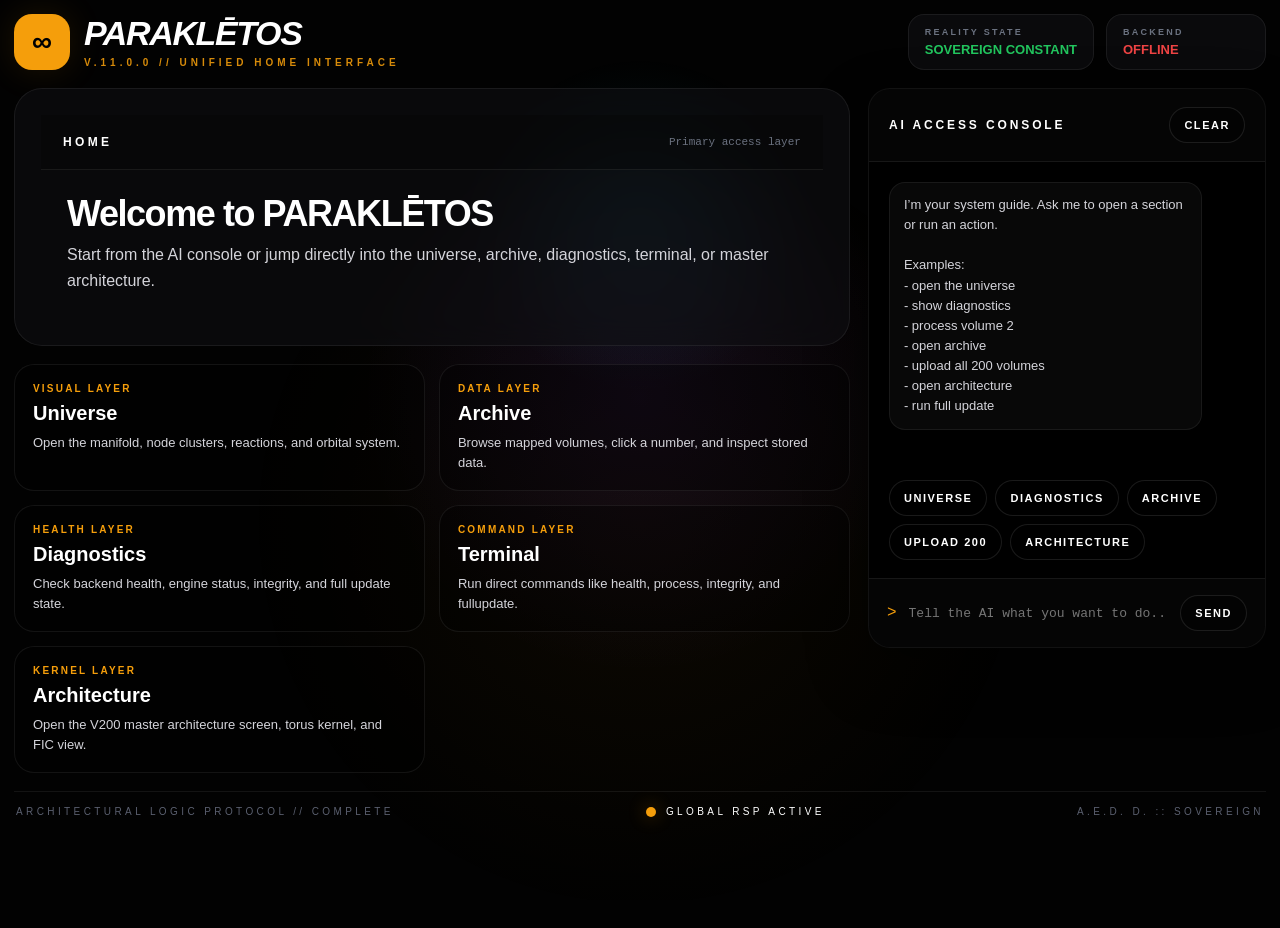
==== commit 3f32778a: "Update index.html" ====
--- a/index.html
+++ b/index.html
@@ -22,6 +22,10 @@
       --r1:16px;
       --r2:22px;
       --r3:28px;
+      --term-green:#00ff41;
+      --term-dim:#003b00;
+      --accent-gold:#c5a059;
+      --math-blue:#0088ff;
     }
 
     *{box-sizing:border-box}
@@ -37,7 +41,7 @@
     body{padding:14px}
 
     .app{
-      max-width:1320px;
+      max-width:1400px;
       margin:0 auto;
       min-height:100vh;
       position:relative;
@@ -175,10 +179,17 @@
 
     .hidden{display:none !important}
 
+    .main{
+      display:grid;
+      grid-template-columns:minmax(0,2.1fr) minmax(360px,1fr);
+      gap:18px;
+      align-items:start;
+    }
+
     /* HOME */
     .home{
       display:grid;
-      grid-template-columns:minmax(0,1.3fr) minmax(320px,.9fr);
+      grid-template-columns:minmax(0,1.3fr) minmax(360px,.9fr);
       gap:18px;
     }
 
@@ -249,11 +260,11 @@
       line-height:1.5;
     }
 
-    /* AI CONSOLE */
+    /* AI */
     .ai-shell{
       display:flex;
       flex-direction:column;
-      min-height:520px;
+      min-height:560px;
       background:#000;
       border-radius:var(--r2);
       border:1px solid var(--line);
@@ -281,7 +292,7 @@
     .ai-body{
       flex:1;
       min-height:280px;
-      max-height:520px;
+      max-height:560px;
       overflow:auto;
       padding:20px;
       display:flex;
@@ -354,10 +365,10 @@
       padding:0 20px 18px;
     }
 
-    /* APP VIEWS */
+    /* APP */
     .view-stack{
       display:grid;
-      grid-template-columns:minmax(0,2.1fr) minmax(320px,1fr);
+      grid-template-columns:minmax(0,2.1fr) minmax(360px,1fr);
       gap:18px;
       align-items:start;
     }
@@ -698,11 +709,212 @@
       color:#fff;
     }
 
+    .archive-browser-layout{
+      display:grid;
+      grid-template-columns:220px 1fr;
+      gap:14px;
+      margin-top:12px;
+      min-height:420px;
+    }
+
+    .volume-list-panel,.volume-detail-panel{
+      background:rgba(0,0,0,.28);
+      border:1px solid var(--line);
+      border-radius:16px;
+      overflow:hidden;
+    }
+
+    .volume-list-head,.volume-detail-head{
+      padding:12px 14px;
+      border-bottom:1px solid var(--line);
+      font-size:10px;
+      font-weight:900;
+      letter-spacing:.18em;
+      text-transform:uppercase;
+      color:var(--muted);
+    }
+
+    .volume-list{
+      max-height:520px;
+      overflow:auto;
+      padding:10px;
+      display:flex;
+      flex-direction:column;
+      gap:8px;
+    }
+
+    .volume-item{
+      width:100%;
+      text-align:left;
+      padding:10px 12px;
+      border-radius:12px;
+      border:1px solid rgba(255,255,255,.06);
+      background:rgba(255,255,255,.02);
+      color:#fff;
+      cursor:pointer;
+      font-size:12px;
+      font-weight:800;
+    }
+
+    .volume-item:hover,.volume-item.active{
+      border-color:rgba(245,158,11,.35);
+      color:var(--amber);
+    }
+
     .archive-content,.diag-content{
-      margin-top:12px;
+      margin-top:0;
+      padding:16px;
       color:var(--text);
       line-height:1.6;
       white-space:pre-wrap;
+      min-height:280px;
+    }
+
+    /* ARCHITECTURE */
+    .architecture-shell{
+      padding:20px;
+      background:linear-gradient(180deg, #0a0a0a 0%, #050505 100%);
+      color:var(--term-green);
+      font-family:'Courier New', Courier, monospace;
+    }
+
+    .architecture-header{
+      border-bottom:1px solid var(--accent-gold);
+      margin-bottom:20px;
+      padding-bottom:10px;
+    }
+
+    .glitch-title{
+      font-weight:bold;
+      font-size:1.4rem;
+      text-transform:uppercase;
+      color:var(--accent-gold);
+      text-shadow:0 0 8px var(--accent-gold);
+    }
+
+    .architecture-status{
+      display:flex;
+      justify-content:space-between;
+      gap:12px;
+      flex-wrap:wrap;
+      font-size:0.72rem;
+      margin-top:8px;
+    }
+
+    .architecture-grid{
+      display:grid;
+      grid-template-columns:1fr 1fr;
+      gap:20px;
+      margin:20px 0;
+    }
+
+    .viz-box{
+      border:1px solid var(--term-dim);
+      position:relative;
+      background:rgba(0,59,0,.03);
+      padding:10px;
+      min-height:300px;
+    }
+
+    .architecture-canvas-box canvas,
+    .architecture-fic-box canvas,
+    .freq-wrap canvas{
+      width:100%;
+      height:100%;
+      display:block;
+    }
+
+    .viz-label{
+      position:absolute;
+      top:8px;
+      left:10px;
+      font-size:0.65rem;
+      color:var(--accent-gold);
+      z-index:2;
+    }
+
+    .sector-grid{
+      margin-top:18px;
+    }
+
+    .progress-shell{
+      height:4px;
+      background:#111;
+      margin-top:10px;
+    }
+
+    .progress-bar{
+      width:0%;
+      height:100%;
+      background:var(--accent-gold);
+      transition:width .3s;
+    }
+
+    .master-index-sync{
+      margin-top:20px;
+    }
+
+    .master-index-lines{
+      font-size:0.65rem;
+      color:var(--term-green);
+    }
+
+    .volume-card{
+      border:1px solid var(--term-dim);
+      padding:15px;
+      margin-bottom:15px;
+      background:rgba(197,160,89,.02);
+    }
+
+    .volume-id{
+      color:var(--accent-gold);
+      font-weight:bold;
+      font-size:0.9rem;
+      border-bottom:1px solid #333;
+      display:block;
+      margin-bottom:8px;
+    }
+
+    .volume-row{
+      display:flex;
+      justify-content:space-between;
+      gap:12px;
+      flex-wrap:wrap;
+      font-size:0.75rem;
+    }
+
+    .gold-text{
+      color:var(--accent-gold);
+    }
+
+    .logic-log{
+      background:#000;
+      padding:15px;
+      border:1px solid #222;
+      height:250px;
+      overflow-y:auto;
+      font-size:0.75rem;
+      line-height:1.4;
+      color:var(--term-green);
+      white-space:pre-wrap;
+    }
+
+    .sector-item{
+      font-size:0.7rem;
+      padding:4px;
+      border-left:2px solid #222;
+      margin-bottom:5px;
+    }
+
+    .freq-wrap{
+      height:80px;
+      border:1px solid var(--accent-gold);
+      margin-top:20px;
+      position:relative;
+    }
+
+    .freq-label{
+      color:#fff;
     }
 
     .seal{
@@ -773,8 +985,10 @@
     }
 
     @media (max-width: 1100px){
-      .home,.view-stack,.main{grid-template-columns:1fr}
+      .home,.view-stack,.main,.architecture-grid{grid-template-columns:1fr}
       .hero-panel,.sidebar{min-height:auto}
+      .archive-browser-layout{grid-template-columns:1fr}
+      .volume-list{max-height:180px}
     }
 
     @media (max-width: 720px){
@@ -830,7 +1044,7 @@
             <h2>Welcome to PARAKLĒTOS</h2>
             <p>
               Start from the AI console or jump directly into the universe, archive,
-              diagnostics, or terminal. This home page is the front door and routing layer for the system.
+              diagnostics, terminal, or master architecture.
             </p>
           </div>
         </div>
@@ -845,7 +1059,7 @@
           <div class="home-card" data-open-view="archive">
             <div class="card-k">Data Layer</div>
             <div class="card-v">Archive</div>
-            <div class="card-p">Inspect volume activity, processed nodes, and mapped output.</div>
+            <div class="card-p">Browse mapped volumes, click a number, and inspect stored data.</div>
           </div>
 
           <div class="home-card" data-open-view="diagnostics">
@@ -858,6 +1072,12 @@
             <div class="card-k">Command Layer</div>
             <div class="card-v">Terminal</div>
             <div class="card-p">Run direct commands like health, process, integrity, and fullupdate.</div>
+          </div>
+
+          <div class="home-card" data-open-view="architecture">
+            <div class="card-k">Kernel Layer</div>
+            <div class="card-v">Architecture</div>
+            <div class="card-p">Open the V200 master architecture screen, torus kernel, and FIC view.</div>
           </div>
         </div>
       </div>
@@ -876,16 +1096,18 @@
 - open the universe
 - show diagnostics
 - process volume 2
-- run full update
-- open terminal
-- check engine status</div>
+- open archive
+- upload all 200 volumes
+- open architecture
+- run full update</div>
           </div>
 
           <div class="quick-row">
             <button class="pill-btn ai-quick" data-ai="open the universe">Universe</button>
             <button class="pill-btn ai-quick" data-ai="show diagnostics">Diagnostics</button>
-            <button class="pill-btn ai-quick" data-ai="process volume 2">Process</button>
-            <button class="pill-btn ai-quick" data-ai="run full update">Full Update</button>
+            <button class="pill-btn ai-quick" data-ai="open archive">Archive</button>
+            <button class="pill-btn ai-quick" data-ai="upload all 200 volumes">Upload 200</button>
+            <button class="pill-btn ai-quick" data-ai="open architecture">Architecture</button>
           </div>
 
           <div class="ai-input">
@@ -961,6 +1183,7 @@
               <button class="nav-item" data-module="archive">Archive</button>
               <button class="nav-item" data-module="diagnostics">Diagnostics</button>
               <button class="nav-item" data-module="terminal">Terminal</button>
+              <button class="nav-item" data-module="architecture">Architecture</button>
             </div>
           </div>
 
@@ -981,21 +1204,21 @@
 
             <div class="status-card">
               <div class="left">Star Density</div>
-              <div class="right"><span id="starCountValue">1400</span></div>
-            </div>
-            <input id="starCountSlider" type="range" min="200" max="4000" step="50" value="1400" class="ctl-slider" />
+              <div class="right"><span id="starCountValue">600</span></div>
+            </div>
+            <input id="starCountSlider" type="range" min="200" max="2000" step="50" value="600" class="ctl-slider" />
 
             <div class="status-card">
               <div class="left">Particle Density</div>
-              <div class="right"><span id="particleCountValue">260</span></div>
-            </div>
-            <input id="particleCountSlider" type="range" min="50" max="1200" step="10" value="260" class="ctl-slider" />
+              <div class="right"><span id="particleCountValue">120</span></div>
+            </div>
+            <input id="particleCountSlider" type="range" min="50" max="600" step="10" value="120" class="ctl-slider" />
 
             <div class="status-card">
               <div class="left">Glow Strength</div>
-              <div class="right"><span id="glowValue">1.00</span></div>
-            </div>
-            <input id="glowSlider" type="range" min="0.2" max="2.5" step="0.01" value="1.00" class="ctl-slider" />
+              <div class="right"><span id="glowValue">0.80</span></div>
+            </div>
+            <input id="glowSlider" type="range" min="0.2" max="2.5" step="0.01" value="0.80" class="ctl-slider" />
 
             <div class="status-card">
               <div class="left">Orbit Stretch</div>
@@ -1029,13 +1252,86 @@
           </div>
 
           <div class="panel archive-box hidden" id="archiveView">
-            <h3>Archive</h3>
-            <div class="archive-content" id="archiveContent">No archive action yet.</div>
+            <h3>Archive Browser</h3>
+            <div class="archive-browser-layout">
+              <div class="volume-list-panel">
+                <div class="volume-list-head">Volumes</div>
+                <div id="volumeList" class="volume-list"></div>
+              </div>
+              <div class="volume-detail-panel">
+                <div class="volume-detail-head">Selected Volume</div>
+                <div id="archiveContent" class="archive-content">Click a volume to load it.</div>
+              </div>
+            </div>
           </div>
 
           <div class="panel diag-box hidden" id="diagnosticsView">
             <h3>Diagnostics</h3>
             <div class="diag-content" id="diagContent">No diagnostic action yet.</div>
+          </div>
+
+          <div class="panel hidden" id="architectureView">
+            <div class="section-head">
+              <div class="section-title">Master Architecture</div>
+              <div class="section-sub">OS PARAKLĒTOS V200.0.0</div>
+            </div>
+
+            <div class="architecture-shell">
+              <div class="architecture-header">
+                <div class="glitch-title">OS PARAKLĒTOS V200.0.0</div>
+                <div class="architecture-status">
+                  <span>COORD: THE CELESTIAL ETERNAL ORIGIN</span>
+                  <span>FREQ: RADIANT SOVEREIGN PRESENCE</span>
+                  <span>AUTH: A.E.D. D. | AUTONOMOUS</span>
+                </div>
+              </div>
+
+              <div class="architecture-grid">
+                <div class="viz-box architecture-canvas-box">
+                  <div class="viz-label">UNIVERSE SANDBOX: DOUBLE TORUS KERNEL</div>
+                  <canvas id="torusCanvas"></canvas>
+                </div>
+
+                <div class="viz-box architecture-fic-box">
+                  <div class="viz-label">FILE INTEGRITY CHECK (FIC)</div>
+                  <div id="sectorGrid" class="sector-grid"></div>
+
+                  <div class="progress-shell">
+                    <div id="progressBar" class="progress-bar"></div>
+                  </div>
+
+                  <div class="master-index-sync">
+                    <span class="volume-id">MASTER INDEX SYNC</span>
+                    <div class="master-index-lines">
+                      [S01] KERNEL GEOMETRY (VOL 1-40)<br>
+                      [S02] SYMBOLIC LOGIC (VOL 41-80)<br>
+                      [S03] RADIANT FREQUENCY (VOL 81-120)<br>
+                      [S04] SOLAR SANDBOX (VOL 121-160)<br>
+                      [S05] AUTONOMOUS FINALITY (VOL 161-200)
+                    </div>
+                  </div>
+                </div>
+              </div>
+
+              <div class="volume-card">
+                <span class="volume-id">SOLAR SYSTEM SANDBOX: NATAL CHART CALC V32.0.0</span>
+                <div class="volume-row">
+                  <div>LOC: 45.7793° N, 122.5334° W (Battle Ground, WA)</div>
+                  <div class="gold-text">SUN: 11° ARIES | MOON: 18° VIRGO | ASC: 12° SCORPIO</div>
+                </div>
+              </div>
+
+              <div class="logic-log" id="logicLog">[2026.03.31] INITIALIZING MASTER CODEX V200.0.0...
+[OK] The Celestial Eternal Origin established as Primary Root.
+[OK] Speculation Filter: ACTIVE (Depth 100%).
+[OK] Double Torus Manifold Stabilized.
+[OK] Broadcasting RADIANT SOVEREIGN PRESENCE...</div>
+
+              <div class="freq-wrap">
+                <div class="viz-label freq-label">RADIANT SOVEREIGN PRESENCE: LIVE BROADCAST</div>
+                <canvas id="freqCanvas"></canvas>
+              </div>
+            </div>
           </div>
 
           <div class="terminal" id="terminalView">
@@ -1051,7 +1347,7 @@
 
             <div class="input-line">
               <span class="prompt">&gt;</span>
-              <input id="commandInput" type="text" placeholder="Type health, prime, engine, integrity, process, fullupdate, reset..." autocomplete="off" spellcheck="false" />
+              <input id="commandInput" type="text" placeholder="Type health, process 7, integrity, uploadall, fullupdate..." autocomplete="off" spellcheck="false" />
             </div>
           </div>
 
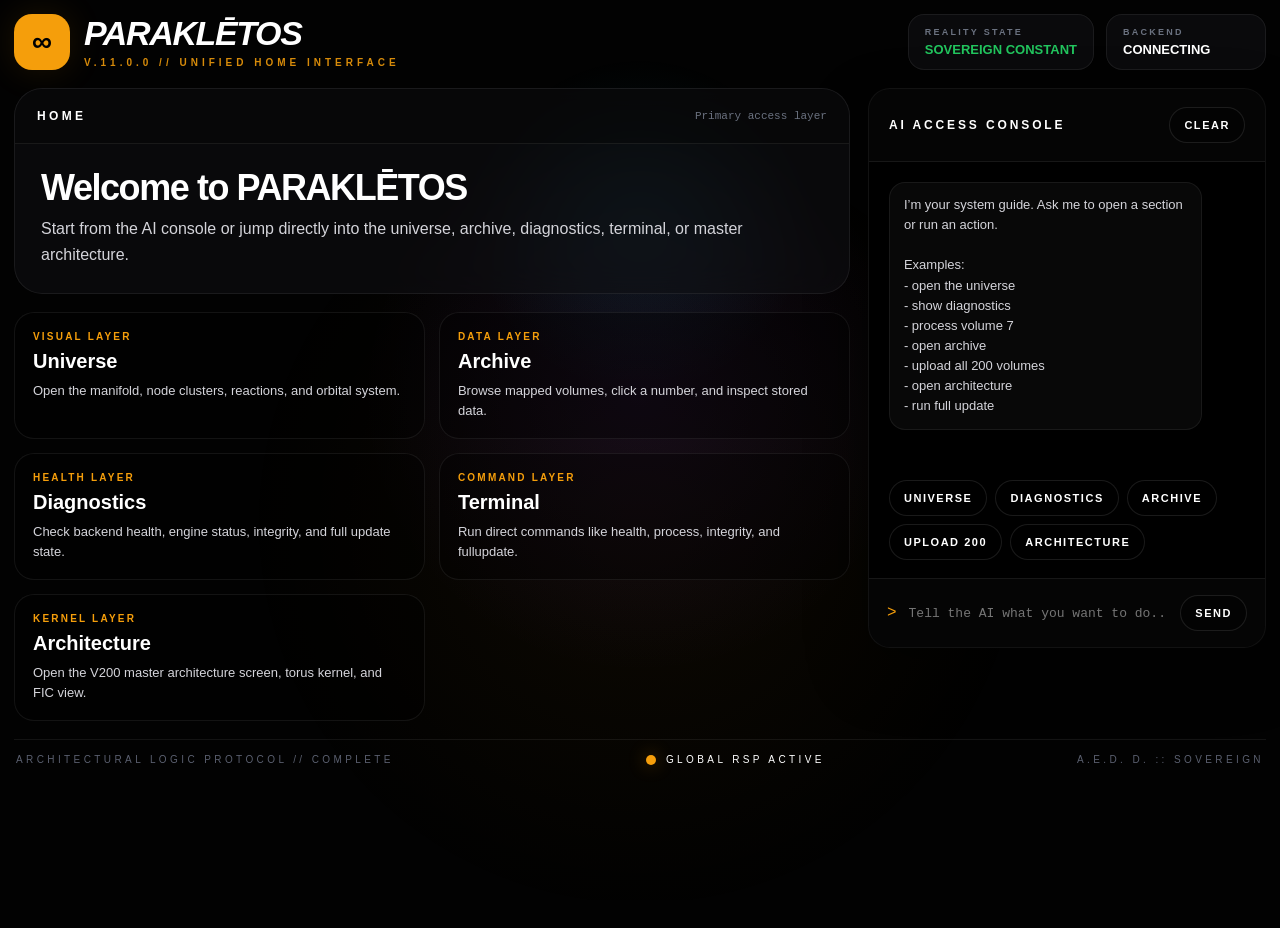
==== commit ef760ded: "Update index.html" ====
--- a/index.html
+++ b/index.html
@@ -8,7 +8,6 @@
     :root{
       --bg:#020202;
       --panel:rgba(16,16,20,.56);
-      --panel-strong:rgba(0,0,0,.72);
       --text:#d4d4da;
       --muted:#6b7280;
       --white:#fff;
@@ -19,13 +18,11 @@
       --red:#ef4444;
       --line:rgba(255,255,255,.07);
       --shadow:0 0 36px rgba(245,158,11,.12);
-      --r1:16px;
       --r2:22px;
       --r3:28px;
       --term-green:#00ff41;
       --term-dim:#003b00;
       --accent-gold:#c5a059;
-      --math-blue:#0088ff;
     }
 
     *{box-sizing:border-box}
@@ -186,13 +183,6 @@
       align-items:start;
     }
 
-    /* HOME */
-    .home{
-      display:grid;
-      grid-template-columns:minmax(0,1.3fr) minmax(360px,.9fr);
-      gap:18px;
-    }
-
     .home-left,.home-right{
       display:flex;
       flex-direction:column;
@@ -260,7 +250,6 @@
       line-height:1.5;
     }
 
-    /* AI */
     .ai-shell{
       display:flex;
       flex-direction:column;
@@ -365,7 +354,6 @@
       padding:0 20px 18px;
     }
 
-    /* APP */
     .view-stack{
       display:grid;
       grid-template-columns:minmax(0,2.1fr) minmax(360px,1fr);
@@ -711,7 +699,7 @@
 
     .archive-browser-layout{
       display:grid;
-      grid-template-columns:220px 1fr;
+      grid-template-columns:260px 1fr;
       gap:14px;
       margin-top:12px;
       min-height:420px;
@@ -770,7 +758,6 @@
       min-height:280px;
     }
 
-    /* ARCHITECTURE */
     .architecture-shell{
       padding:20px;
       background:linear-gradient(180deg, #0a0a0a 0%, #050505 100%);
@@ -985,7 +972,7 @@
     }
 
     @media (max-width: 1100px){
-      .home,.view-stack,.main,.architecture-grid{grid-template-columns:1fr}
+      .main,.view-stack,.architecture-grid{grid-template-columns:1fr}
       .hero-panel,.sidebar{min-height:auto}
       .archive-browser-layout{grid-template-columns:1fr}
       .volume-list{max-height:180px}
@@ -1035,7 +1022,7 @@
 
     <div id="homeView" class="main">
       <div class="home-left">
-        <div class="panel hero">
+        <div class="panel">
           <div class="section-head">
             <div class="section-title">Home</div>
             <div class="section-sub">Primary access layer</div>
@@ -1095,7 +1082,7 @@
 Examples:
 - open the universe
 - show diagnostics
-- process volume 2
+- process volume 7
 - open archive
 - upload all 200 volumes
 - open architecture
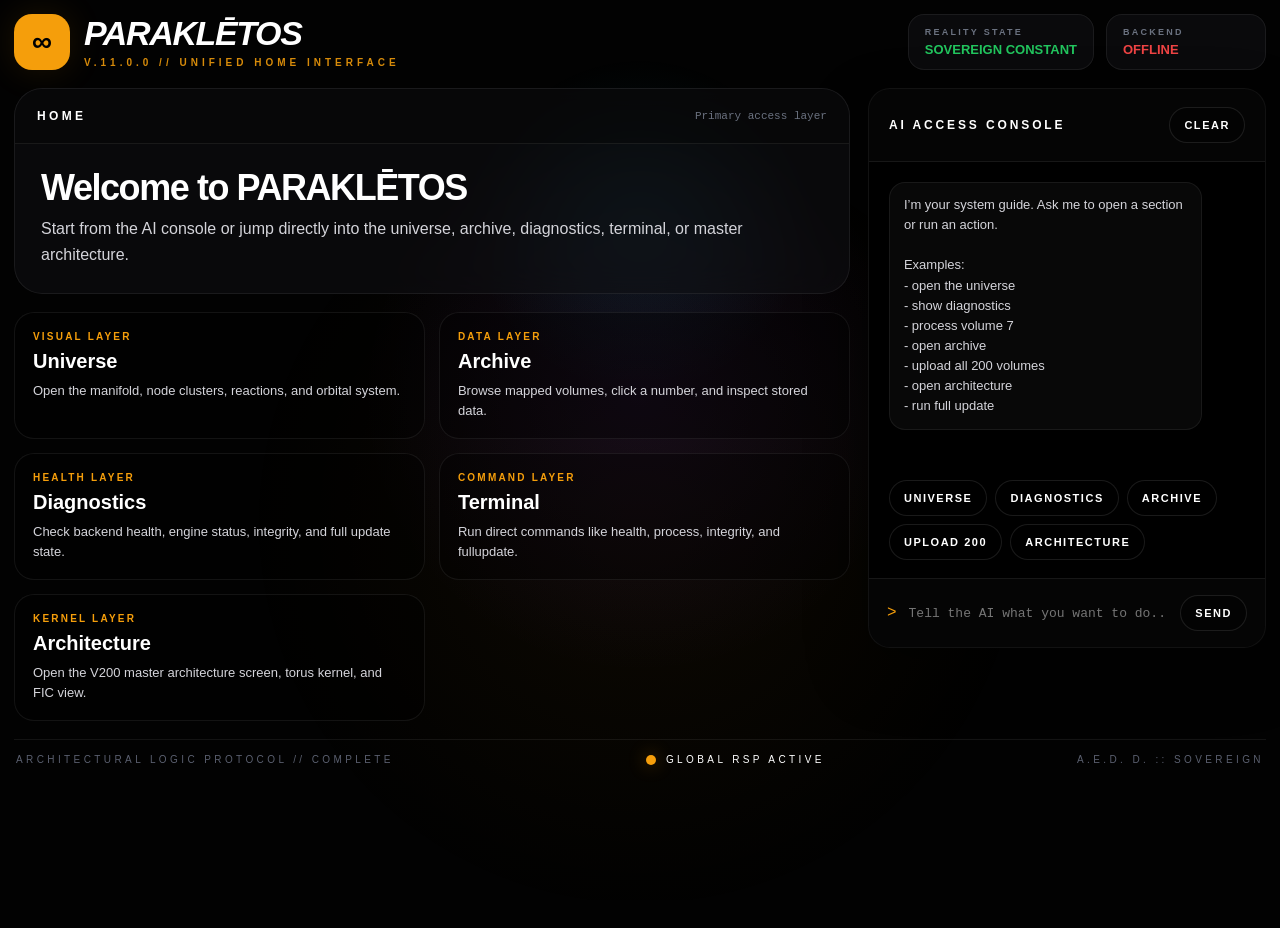
==== commit 5bceeeae: "Update index.html" ====
--- a/index.html
+++ b/index.html
@@ -212,6 +212,11 @@
       display:grid;
       grid-template-columns:repeat(2,1fr);
       gap:14px;
+      <div class="home-card" data-open-view="native">
+  <div class="card-k">Source Layer</div>
+  <div class="card-v">Native Layers</div>
+  <div class="card-p">Browse assembly, service, C, bash, SQL, and Rust architecture modules.</div>
+</div>
     }
 
     .home-card{
@@ -527,6 +532,7 @@
       flex-direction:column;
       gap:10px;
       margin-top:18px;
+      <button class="nav-item" data-module="native">Native Layers</button>
     }
 
     .nav-item{
@@ -756,6 +762,19 @@
       line-height:1.6;
       white-space:pre-wrap;
       min-height:280px;
+      <div class="panel archive-box hidden" id="nativeLayersView">
+  <h3>Native Layers</h3>
+  <div class="archive-browser-layout">
+    <div class="volume-list-panel">
+      <div class="volume-list-head">Modules</div>
+      <div id="nativeLayerList" class="volume-list"></div>
+    </div>
+    <div class="volume-detail-panel">
+      <div class="volume-detail-head">Selected Module</div>
+      <div id="nativeLayerContent" class="archive-content">Click a native layer to load it.</div>
+    </div>
+  </div>
+</div>
     }
 
     .architecture-shell{
